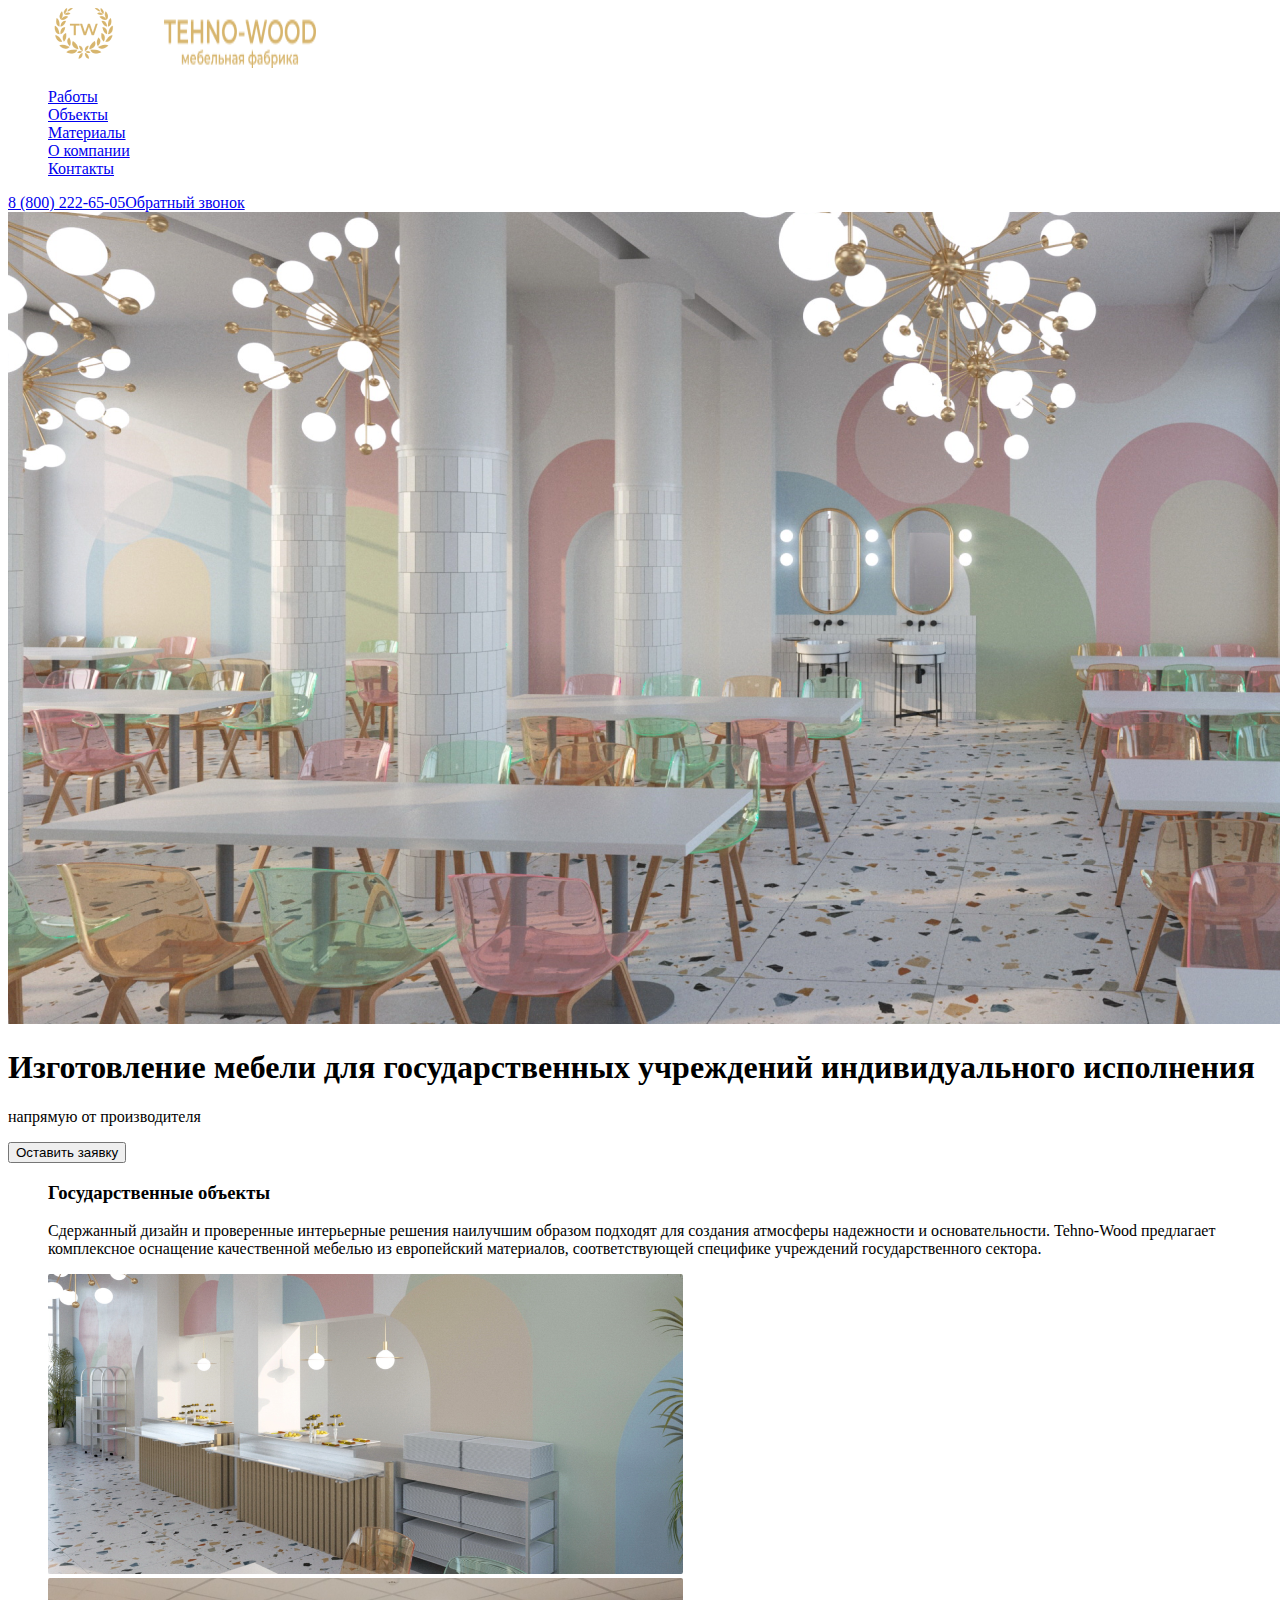
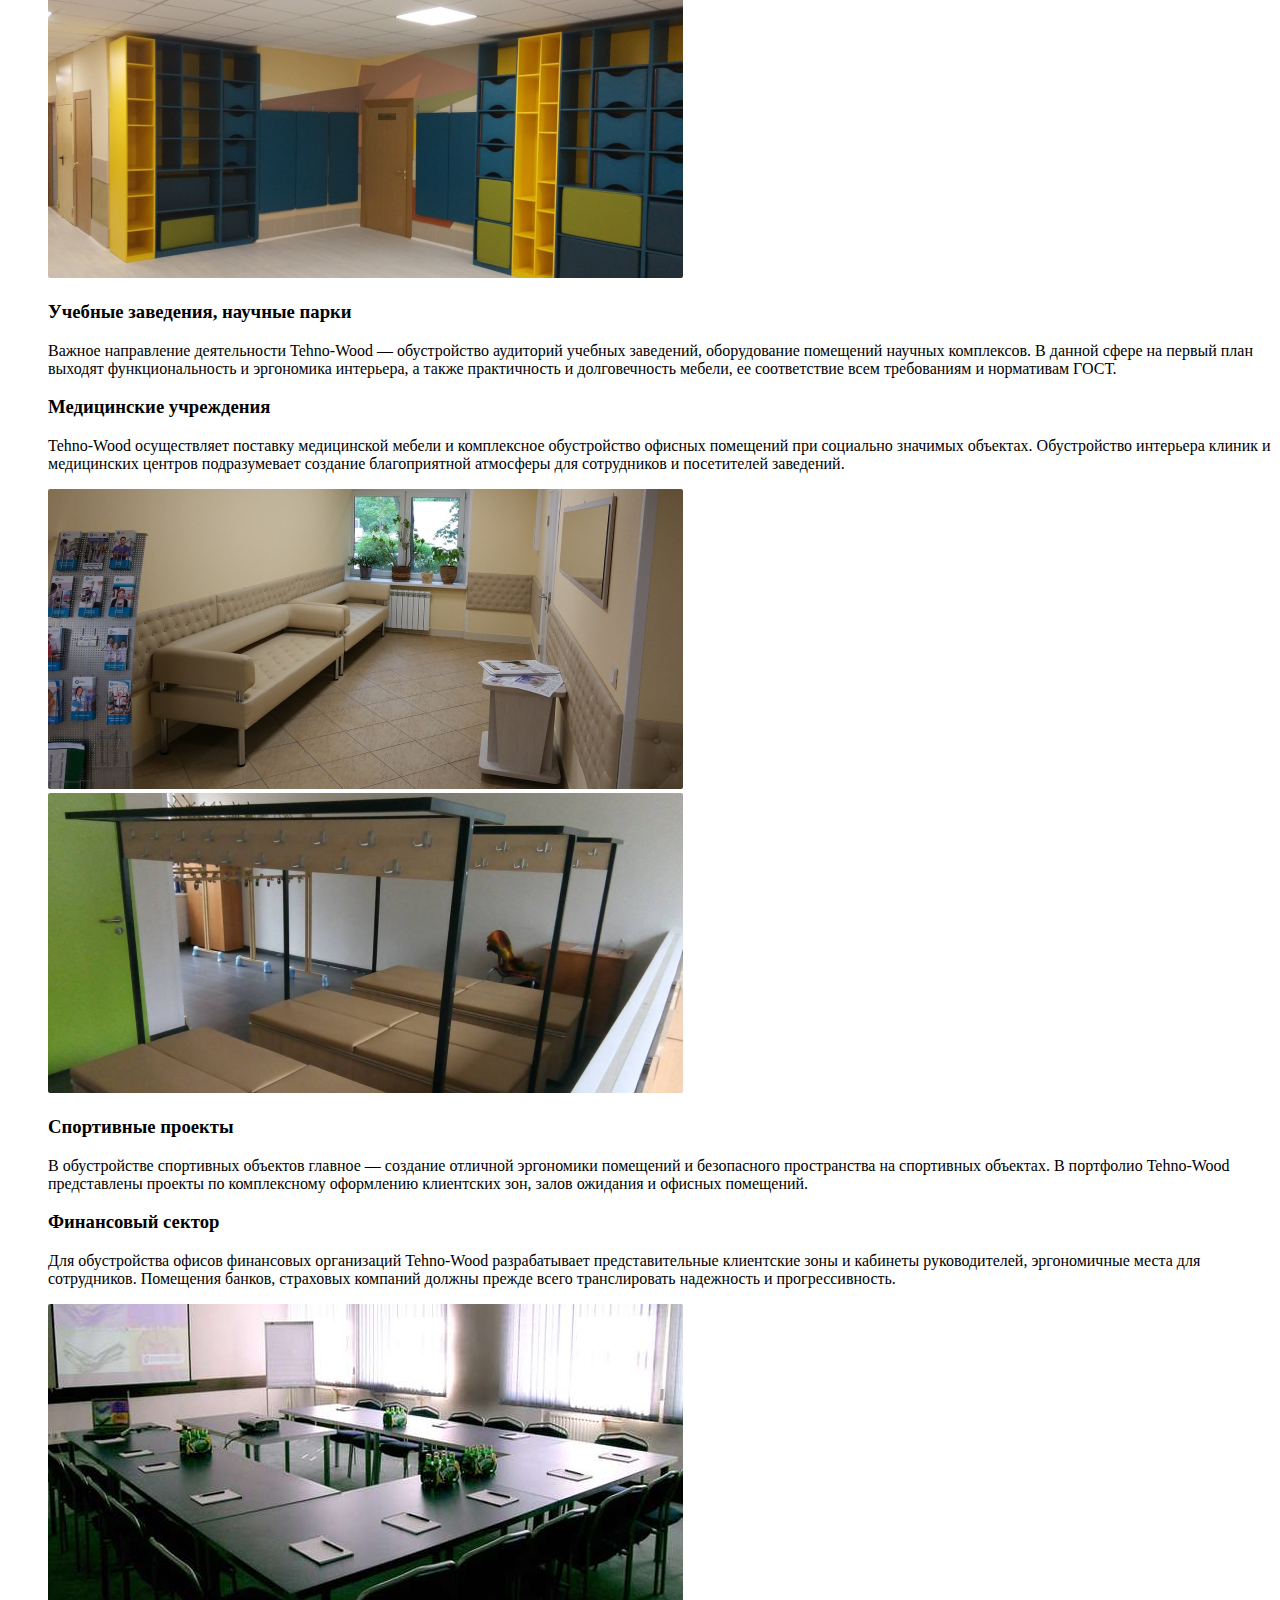
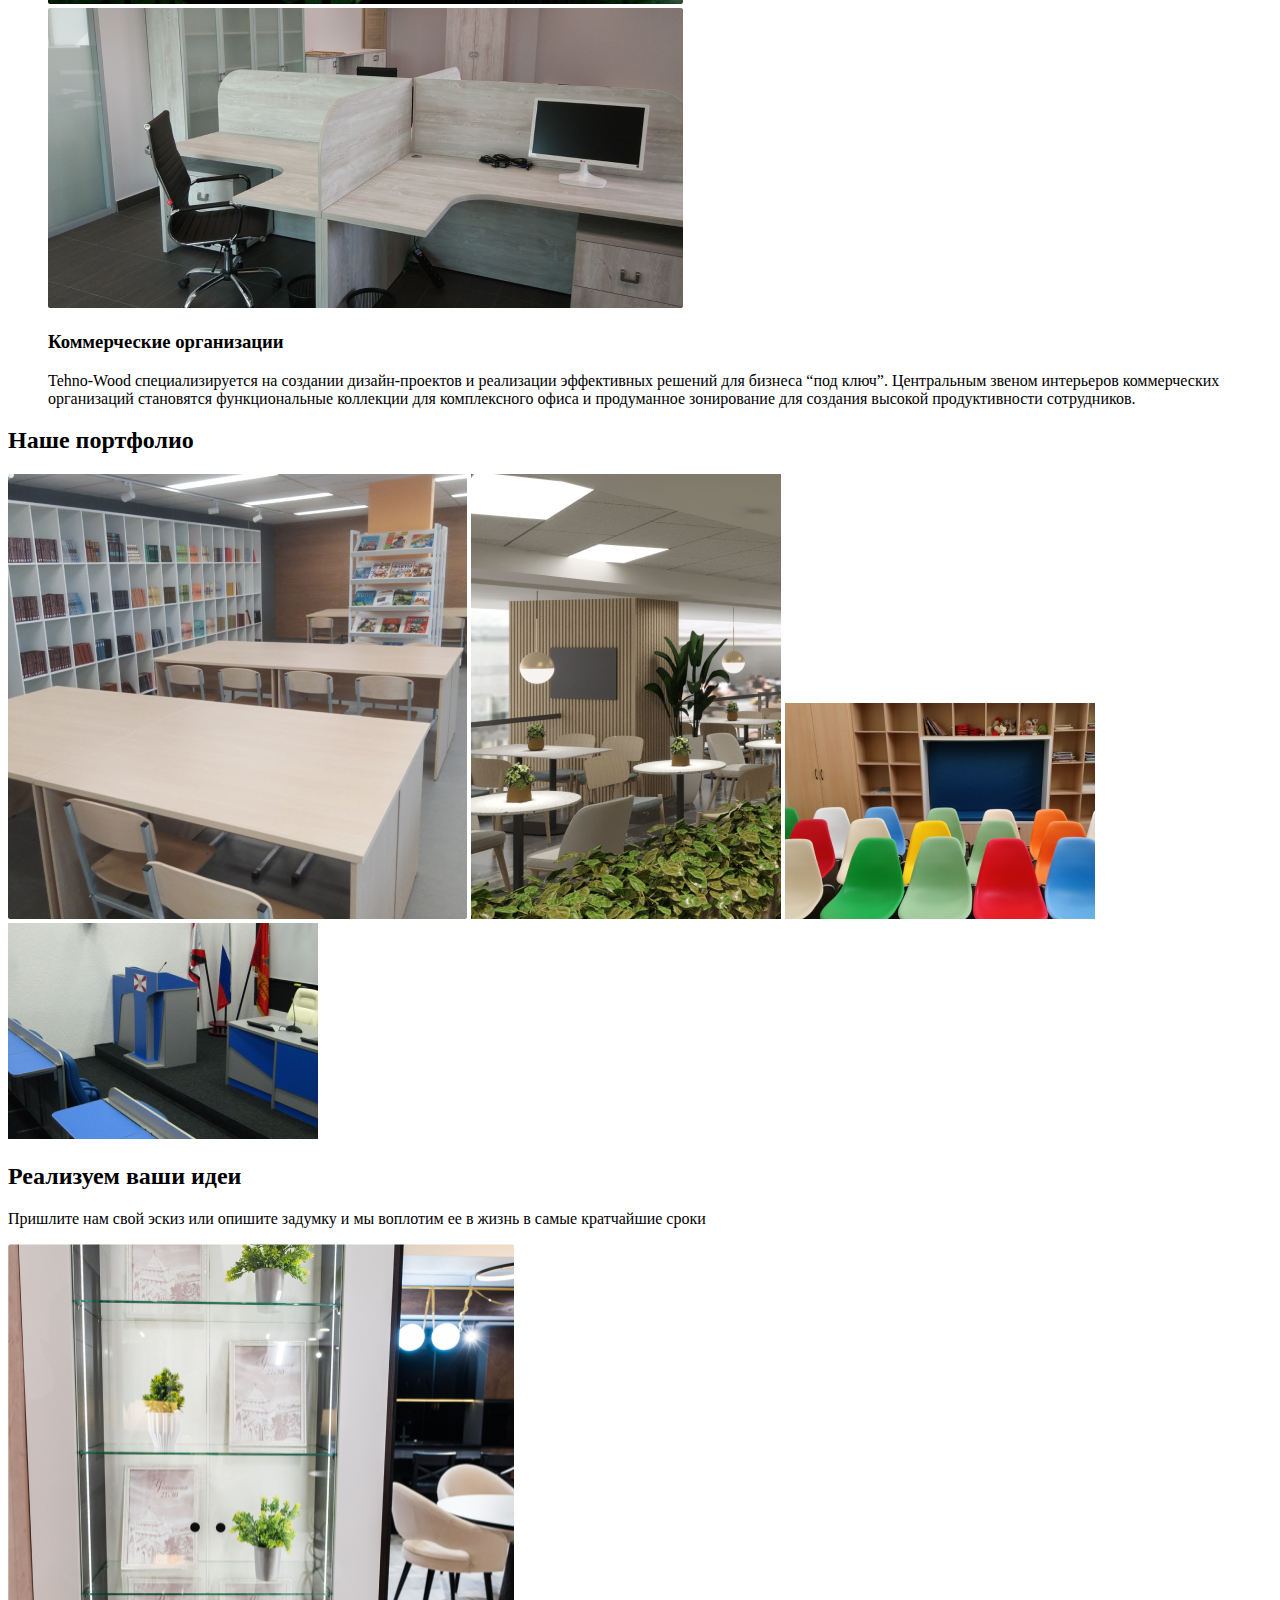
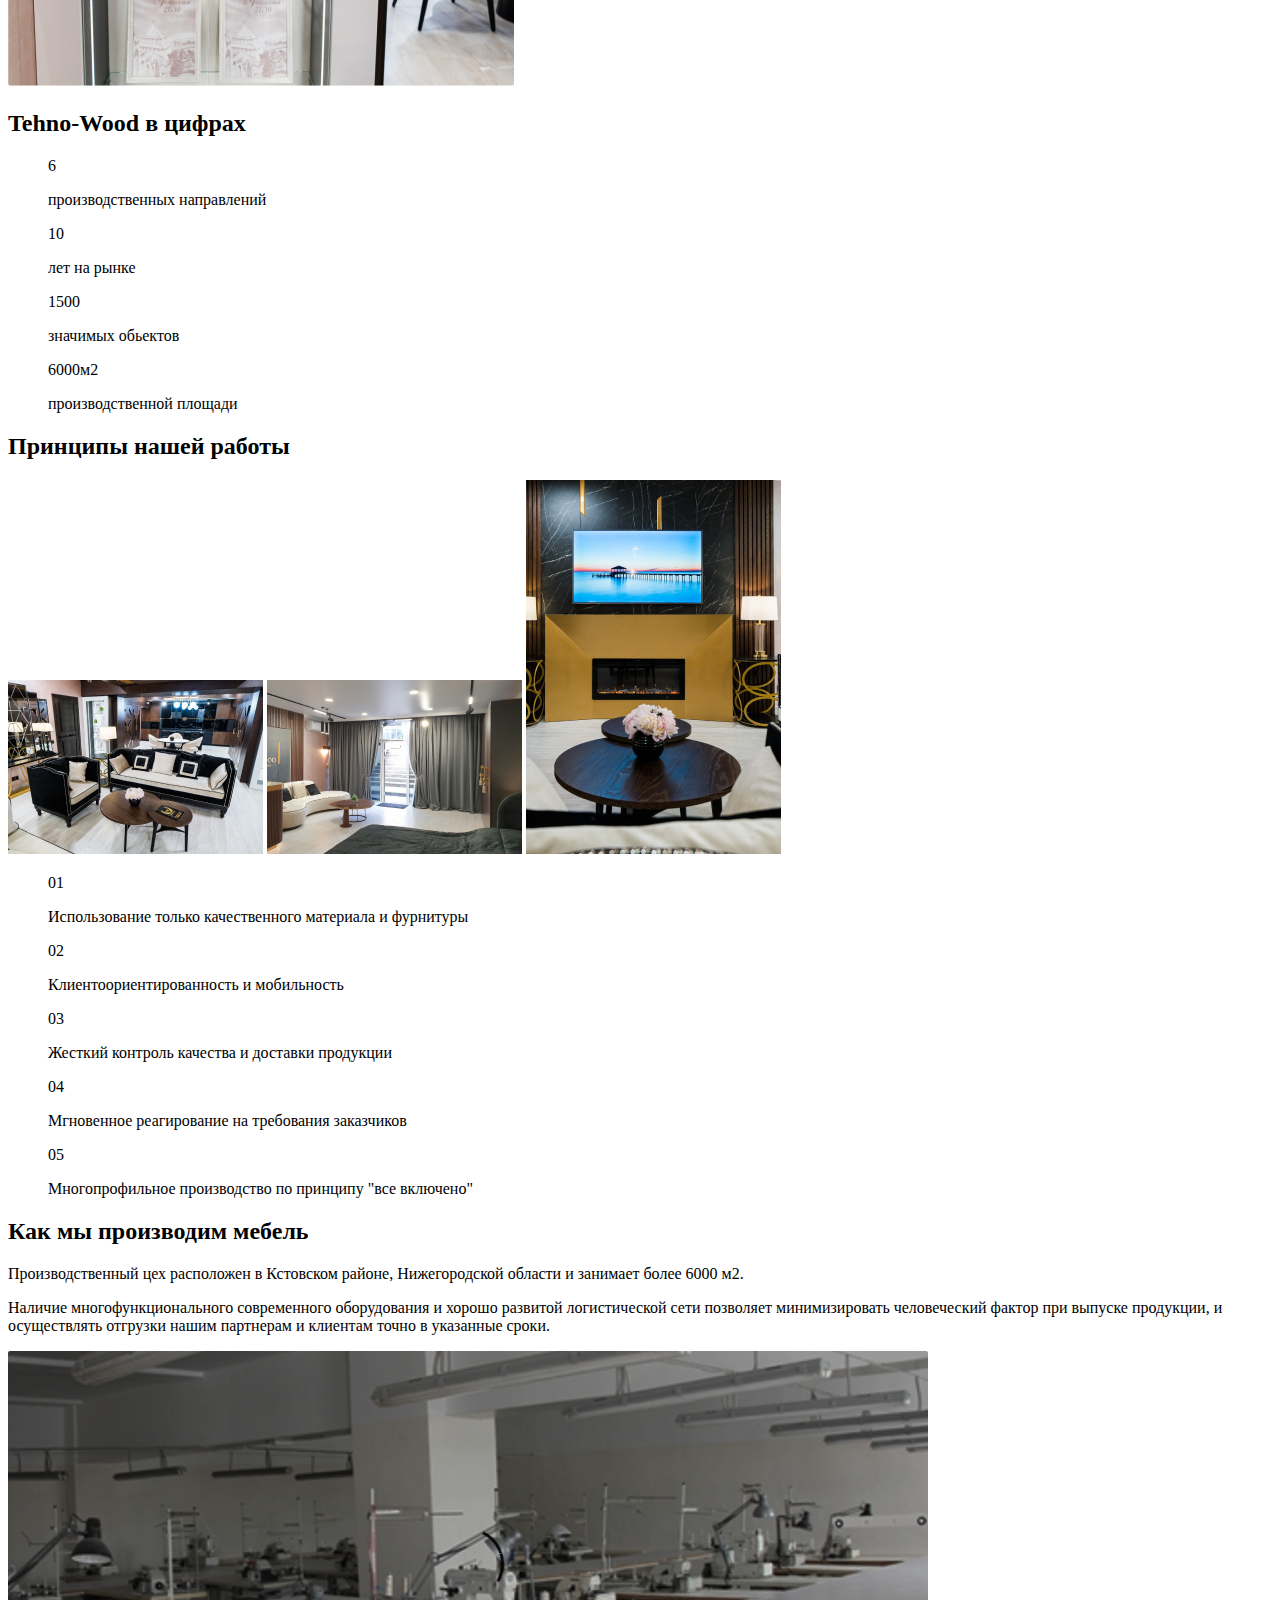
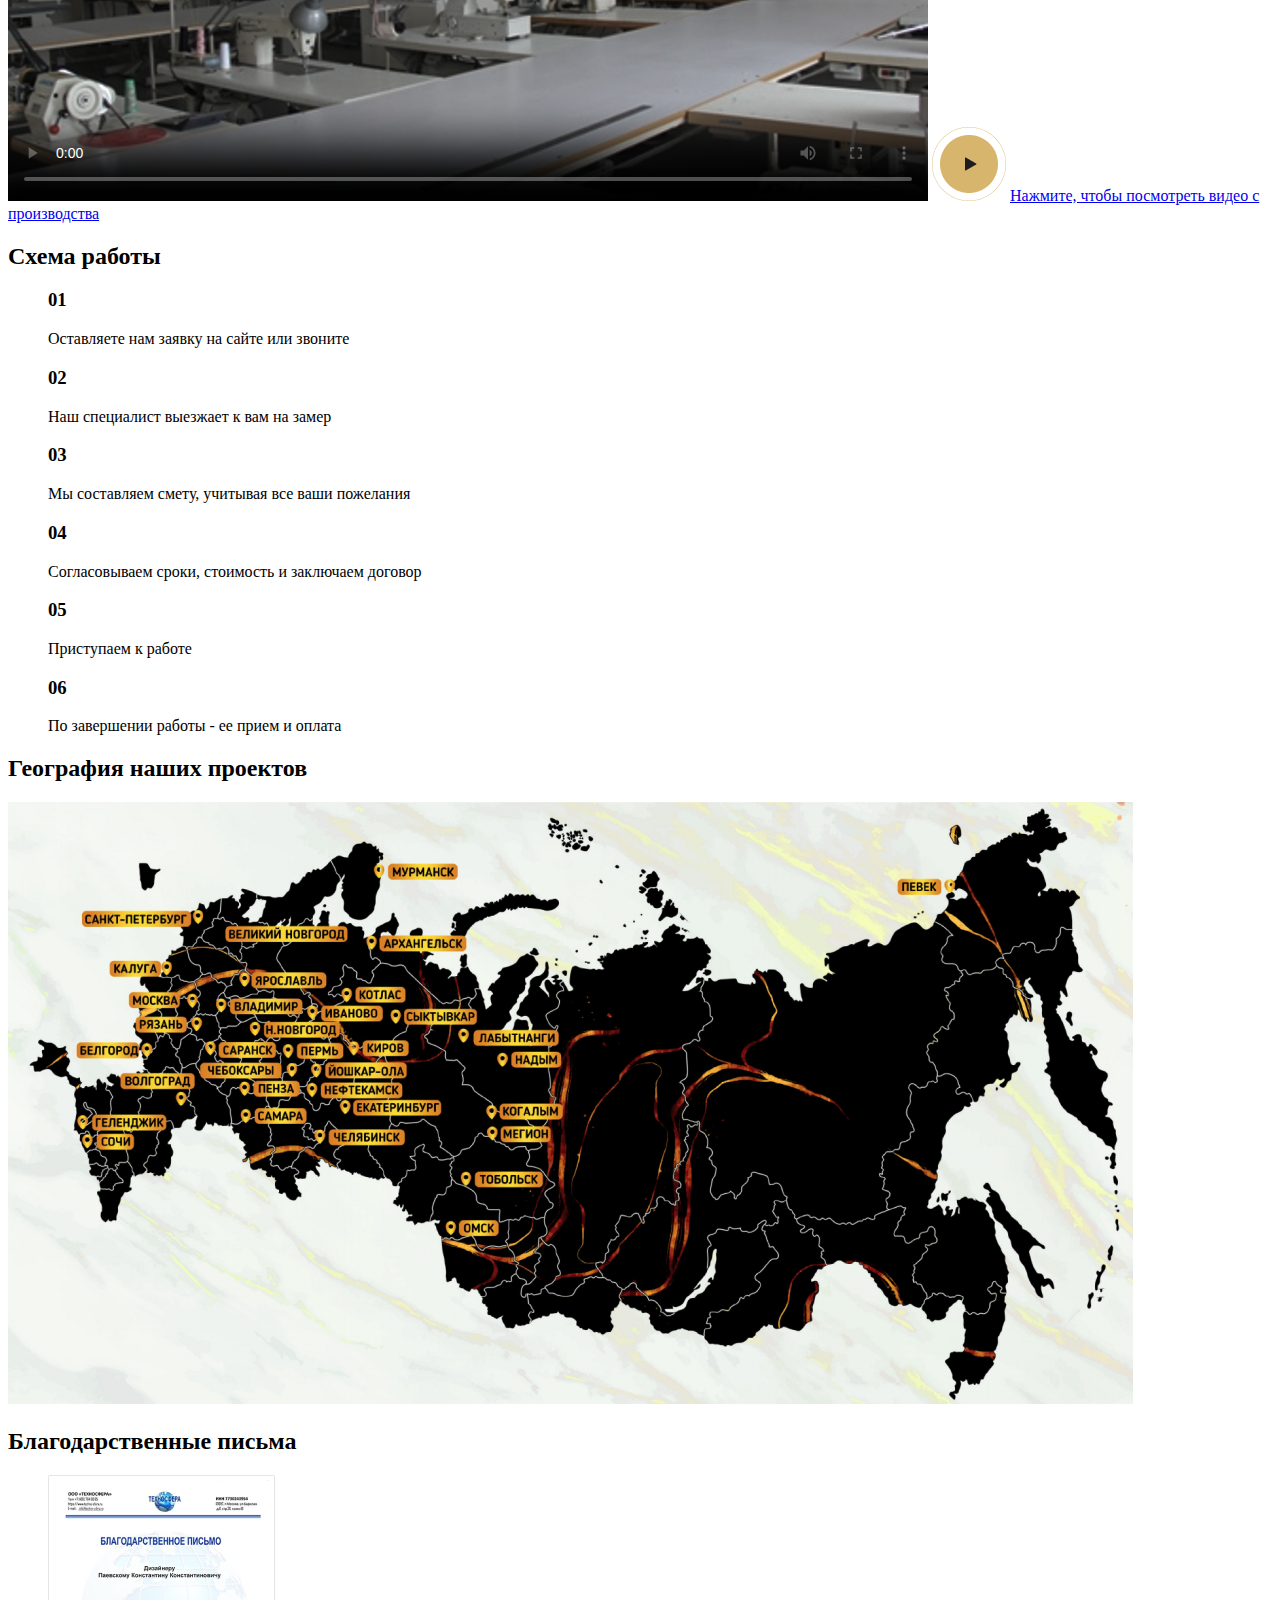
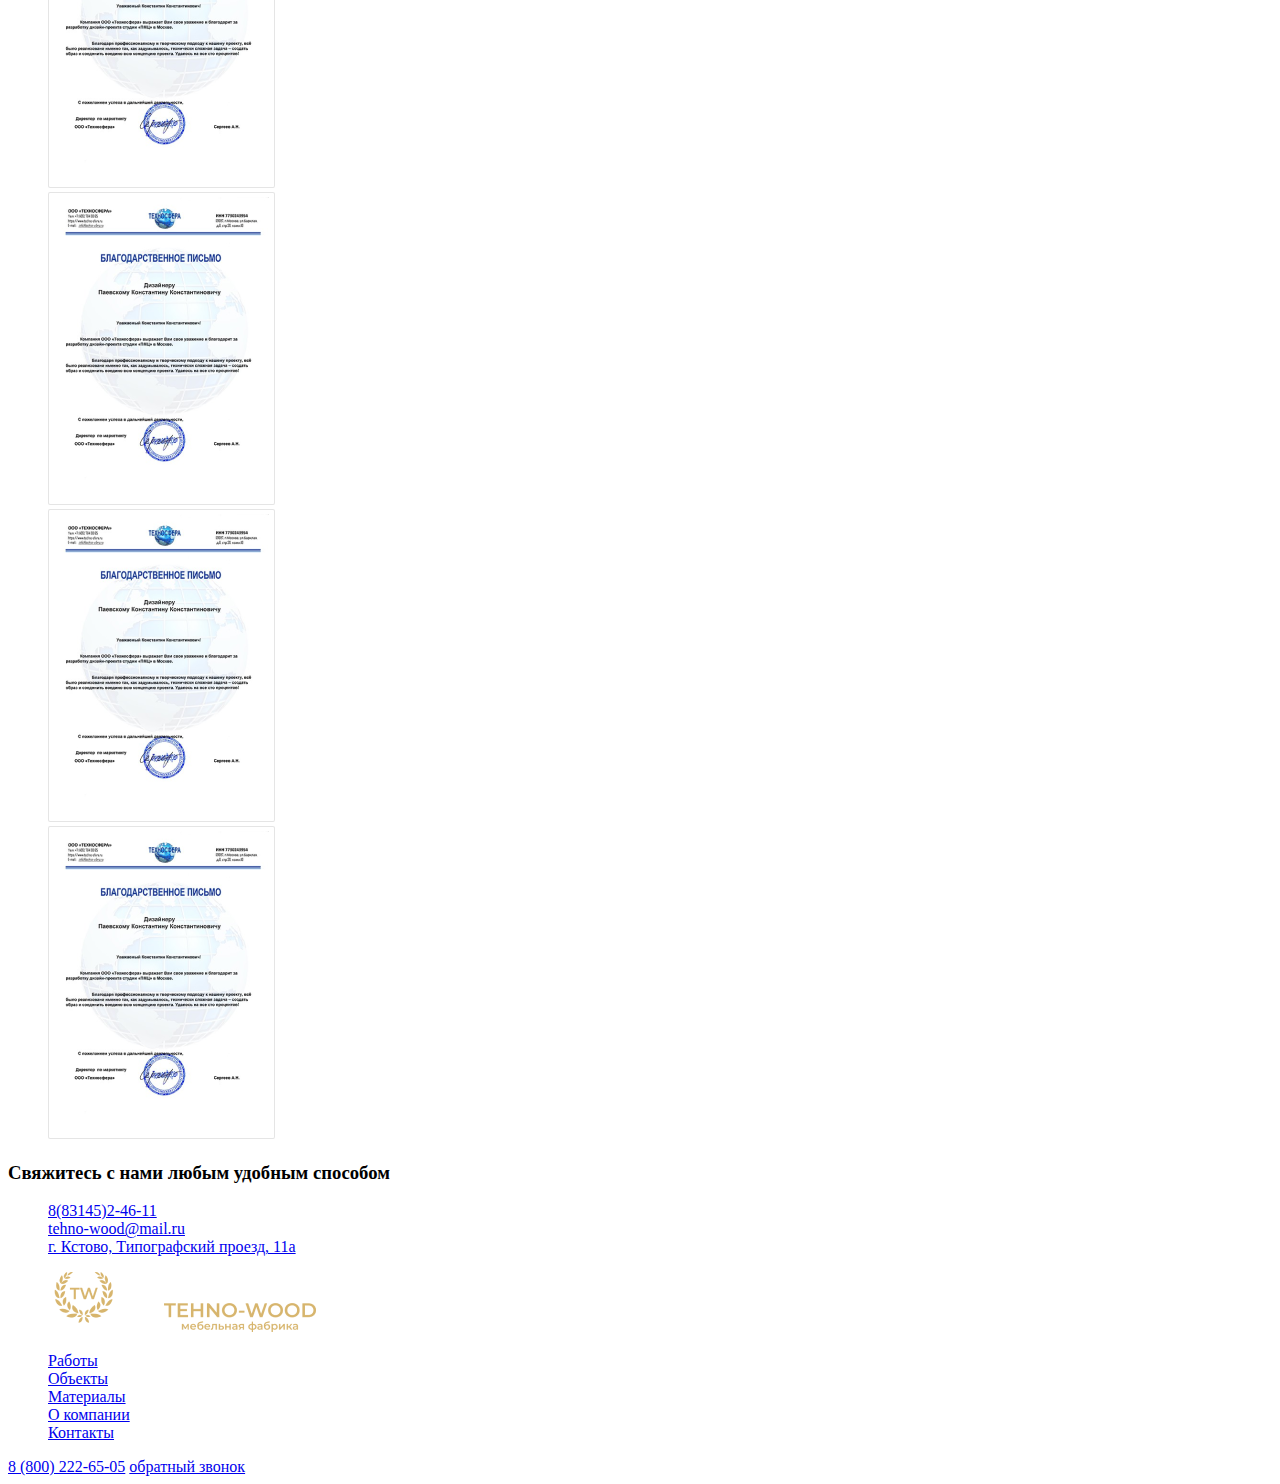
==== work-gos.html @ 7ea8410d "Add files via upload" ====
<!doctype html>
<html lang="ru">
<head>
<meta charset="utf-8">
<meta http-equiv="X-UA-Compatible" content="IE=edge">
   <meta name="viewport" content="width=device-width, initial-scale=1.0">
   <link rel="stylesheet" href="css/style.css">
	<link rel="preconnect" href="https://fonts.googleapis.com">
	<link rel="preconnect" href="https://fonts.gstatic.com" crossorigin>
	<link href="https://fonts.googleapis.com/css2?family=Bebas+Neue&display=swap" rel="stylesheet">
<title>Tehno-wood</title>
</head>

<body>
	<header>
		<img src="img/1 (1).png" width="152" height="60" alt="Logo">
		<img src="img/1 (2).png" width="152" height="60" alt="Logo">
		<nav>

			  <ul>
				   <li><a href="./work.html">Работы</a></li>
				   <li><a href="#">Объекты</a></li>
				   <li><a href="#">Материалы</a></li>
				   <li><a href="./index.html">О компании</a></li>
				   <li><a href="#">Контакты</a></li>
			   </ul>
		</nav>
		<a href="tel:88002226505"><span>8 (800) 222-65-05</span><span>Обратный звонок</span></a>		
    </header>
	
	<main>
		<sector>
			<img src="img/5.png" width="1920" height="812" alt="Picter">
			<h1>Изготовление мебели для <span>государственных учреждений</span> индивидуального исполнения</h1>
			<p>напрямую от производителя</p>
			<button type="button">Оставить заявку</button>
		</sector>
		<sector>
			<ul>
				<li>
					<h3>Государственные объекты</h3>
					<p>Сдержанный дизайн и проверенные интерьерные решения наилучшим образом подходят 
						для создания атмосферы надежности и основательности. 

						Tehno-Wood предлагает комплексное оснащение качественной мебелью из европейский 
						материалов, соответствующей специфике учреждений государственного сектора. </p>
					<img src="img/6.png" width="635" height="300" alt="Picter">
				</li>
				<li>
					<img src="img/7.png" width="635" height="300" alt="Picter">
					<h3>Учебные заведения, научные парки</h3>
					<p>Важное направление деятельности Tehno-Wood — обустройство аудиторий 
						учебных заведений, оборудование помещений научных комплексов. 

						В данной сфере на первый план выходят функциональность и эргономика интерьера, 
						а также практичность и долговечность мебели, ее соответствие всем требованиям и нормативам ГОСТ.</p>
				</li>
				<li>
					<h3>Медицинские учреждения</h3>
					<p>Tehno-Wood осуществляет поставку  медицинской мебели и комплексное 
						обустройство офисных помещений при социально значимых объектах. 

						Обустройство интерьера клиник и медицинских центров подразумевает создание 
						благоприятной атмосферы для сотрудников и посетителей заведений.</p>
					<img src="img/8.png" width="635" height="300" alt="Picter">
				</li>
				<li>
					<img src="img/9.png" width="635" height="300" alt="Picter">
					<h3>Спортивные проекты</h3>
					<p>В обустройстве спортивных объектов главное — создание отличной эргономики 
						помещений и безопасного пространства на спортивных объектах. 

						В портфолио Tehno-Wood представлены проекты по комплексному 
						оформлению  клиентских зон, залов ожидания и офисных помещений.</p>
				</li>
				<li>
					<h3>Финансовый сектор</h3>
					<p>Для обустройства офисов финансовых организаций Tehno-Wood разрабатывает 
						представительные клиентские зоны и кабинеты руководителей, эргономичные места для сотрудников. 

						Помещения банков, страховых компаний должны прежде 
						всего транслировать надежность и прогрессивность. </p>
					<img src="img/7-1.png" width="635" height="300" alt="Picter">
				</li>
				<li>
					<img src="img/8-1.png" width="635" height="300" alt="Picter">
					<h3>Коммерческие организации</h3>
					<p>Tehno-Wood специализируется на создании дизайн-проектов и 
						реализации эффективных решений для бизнеса “под ключ”. 

						Центральным звеном интерьеров коммерческих организаций становятся 
						функциональные коллекции для комплексного офиса и продуманное 
						зонирование для создания высокой продуктивности сотрудников. </p>
				</li>
			</ul>
		</sector>
		<sector>
			<h2>Наше портфолио</h2>
			<img src="img/1-1-2.png" width="459" height="445" alt="Picter">
			<img src="img/00016 1.png" width="310" height="445" alt="Picter">
			<img src="img/media-share-0-02-04-18b3077df1e84b70b71846b53d4a5b34a08b8183c53d237d360251379028014f-4e7a5636-41b2-4 1.png" width="310" height="216" alt="Picter">
			<img src="img/IMG_1880 1.png" width="310" height="216" alt="Picter">
		</sector>
		<sector>
			<h2>Реализуем ваши идеи</h2>
			<p>Пришлите нам свой эскиз или опишите
			задумку и мы воплотим ее в жизнь 
			в самые кратчайшие сроки</p>
			<img src="img/foto-10.png" width="505.77" height="442.12" alt="Picter">
		</sector>
		<sector>
			<h2>Tehno-Wood в цифрах</h2>
			<ul>
				<li>
					<p>6</p>
					<p>производственных направлений</p></li>
				<li>
					<p>10</p>
					<p>лет на рынке</p></li>
				<li>
					<p>1500</p>
					<p>значимых обьектов</p></li>
				<li>
					<p>6000м2</p>
					<p>производственной площади</p></li>
			</ul>
		</sector>
		<sector>
			<h2>Принципы нашей работы</h2>
			<img src="img/DSC09733 1.png" width="255" height="174" alt="Picter">
			<img src="img/20210609_121402 1.png" width="255" height="174" alt="Picter">
			<img src="img/DSC09769 1.png" width="255" height="374" alt="Picter">
			<ul>
				<li><p>01</p><p>Использование только качественного материала и фурнитуры</p></li>
				<li><p>02</p><p>Клиентоориентированность и мобильность</p></li>
				<li><p>03</p><p>Жесткий контроль качества и доставки продукции</p></li>
				<li><p>04</p><p>Мгновенное реагирование на требования заказчиков</p></li>
				<li><p>05</p><p>Многопрофильное производство по принципу "все включено"</p></li>
			</ul>
		</sector>
		<sector>
			<h2>Как мы производим мебель</h2>
			<p>Производственный цех расположен в Кстовском районе, Нижегородской области и занимает более 6000 м2.</p>
			

			<p>Наличие многофункционального современного оборудования и хорошо развитой 
			логистической сети позволяет минимизировать человеческий фактор при выпуске 
			продукции, и осуществлять отгрузки нашим партнерам и клиентам точно в 
			указанные сроки.</p>
			<video
					src="#"
					poster="./img/poster.png"
					width="920"
					height="450"
					controls
				    autoplay
					loop
					preload="auto"
				></video>
			<a href="#"><img src="img/кнопка.png" width="74" height="74" alt="Picter"></a>
			<a href="#">Нажмите, чтобы посмотреть видео с производства</a>
		</sector>
		<sector>
			<h2>Схема работы</h2>
			<ul>
				<li>				
					<h3>01</h3>
					<p>Оставляете нам заявку на сайте или звоните</p>
				</li>
				<li>					
					<h3>02</h3>
					<p>Наш специалист выезжает к вам на замер</p>
				</li>
				<li>					
					<h3>03</h3>
					<p>Мы составляем смету, учитывая все ваши пожелания</p>
				</li>
				<li>					
					<h3>04</h3>
					<p>Согласовываем сроки, стоимость и заключаем договор</p>
				</li>
				<li>					
					<h3>05</h3>
					<p>Приступаем к работе</p>
				</li>
				<li>					
					<h3>06</h3>
					<p>По завершении работы - ее прием и оплата</p>
				</li>
			</ul>
		</sector>
		<!--		<sector>
			<h2>С нами работают</h2>
			<ul>
				<li><img src="img/Электросталь 1.png" width="130" height="104" alt="Logo"></li>
				<li><img src="img/Школа-186-300x300 1.png" width="106" height="105" alt="Logo"></li>
				<li><img src="img/Центр-подготовки-космонавтов-г 1.png" width="107" height="104" alt="Logo"></li>
				<li><img src="img/Центр-занятости-молодёжи-300x93 1.png" width="170" height="53" alt="Logo"></li>
				<li><img src="img/Федеральная-служба-государственной-регистрации-кадастра-и-картографии 1.png" width="173" height="72" alt="Logo"></li>
			</ul>
			<ul>
				<li><img src="img/Центр-занятости-Моя-карьера-300x51 1.png" width="300" height="51" alt="Logo"></li>
				<li><img src="img/Федеральная-антимонопольная-служба-292x300 1.png" width="100" height="103" alt="Logo"></li>
				<li><img src="img/ФГУ-«Северный-клинический-центр-им.-Н.А 1.png" width="95" height="121" alt="Logo"></li>
				<li><img src="img/ФГБУ-«Национальный-медицинский-исследовательский-центр-трансплантологии-и-искусственных-органов-имени-академика-В 1.png" width="92" height="90" alt="Logo"></li>
			</ul>
		</sector>-->
		<sector>
			<h2>География наших проектов</h2>
			<img src="img/htmlimage 1.png" width="1125" height="602" alt="image">
		</sector>
		<sector>
			<h2>Благодарственные письма</h2>
			<ul>
				<li><img src="img/1-1.png" width="227" height="313" alt="Picter leter"></li>
				<li><img src="img/2-2.png" width="227" height="313" alt="Picter leter"></li>
				<li><img src="img/3-3.png" width="227" height="313" alt="Picter leter"></li>
				<li><img src="img/4-4.png" width="227" height="313" alt="Picter leter"></li>
			</ul>
		</sector>
		<sector>
			<h3>Свяжитесь с нами любым удобным способом</h3>
		<ul>
			<li><a href="tel:88314524611">8(83145)2-46-11</a></li>
			<li><a href="mail:tehno-wood@mail.ru">tehno-wood@mail.ru</a></li>
			<li><a href="#">г. Кстово, Типографский проезд, 11а</a></li>
		</ul>
		</sector>
<!--
	<sector>
		<img src="img/карта.png" width="975" height="450" alt="map">
	</sector>
-->	
	</main>
	
	<footer>
		<img src="img/1 (1).png" width="152" height="60" alt="Logo">
		<img src="img/1 (2).png" width="152" height="36" alt="Logo">
		<ul>
			<li><a href="./work.html">Работы</a></li>
			<li><a href="#">Объекты</a></li>
			<li><a href="#">Материалы</a></li>
			<li><a href="./index.html">О компании</a></li>
			<li><a href="#">Контакты</a></li>
		</ul>
			<a href="tel:88002226505">8 (800) 222-65-05</a>
			<a href="tel:88002226505">обратный звонок</a>
	</footer>
</body>
</html>
---- css/style.css ----
@charset "utf-8";
/* CSS Document */

:root {
	--text-color: #1D1D1D;
	--text-color-title: #FFFFFF;
	--background-color: #1D1D1D;
	--background-color-two: #F4F3F4;
}

.body {
	font-family: 'Bebos Neue';
	color: var(--text-color);
	
}

ul {
	list-style-type: none;
}

.title {
	color: var(--text-color-title);
}

.work {
	
}
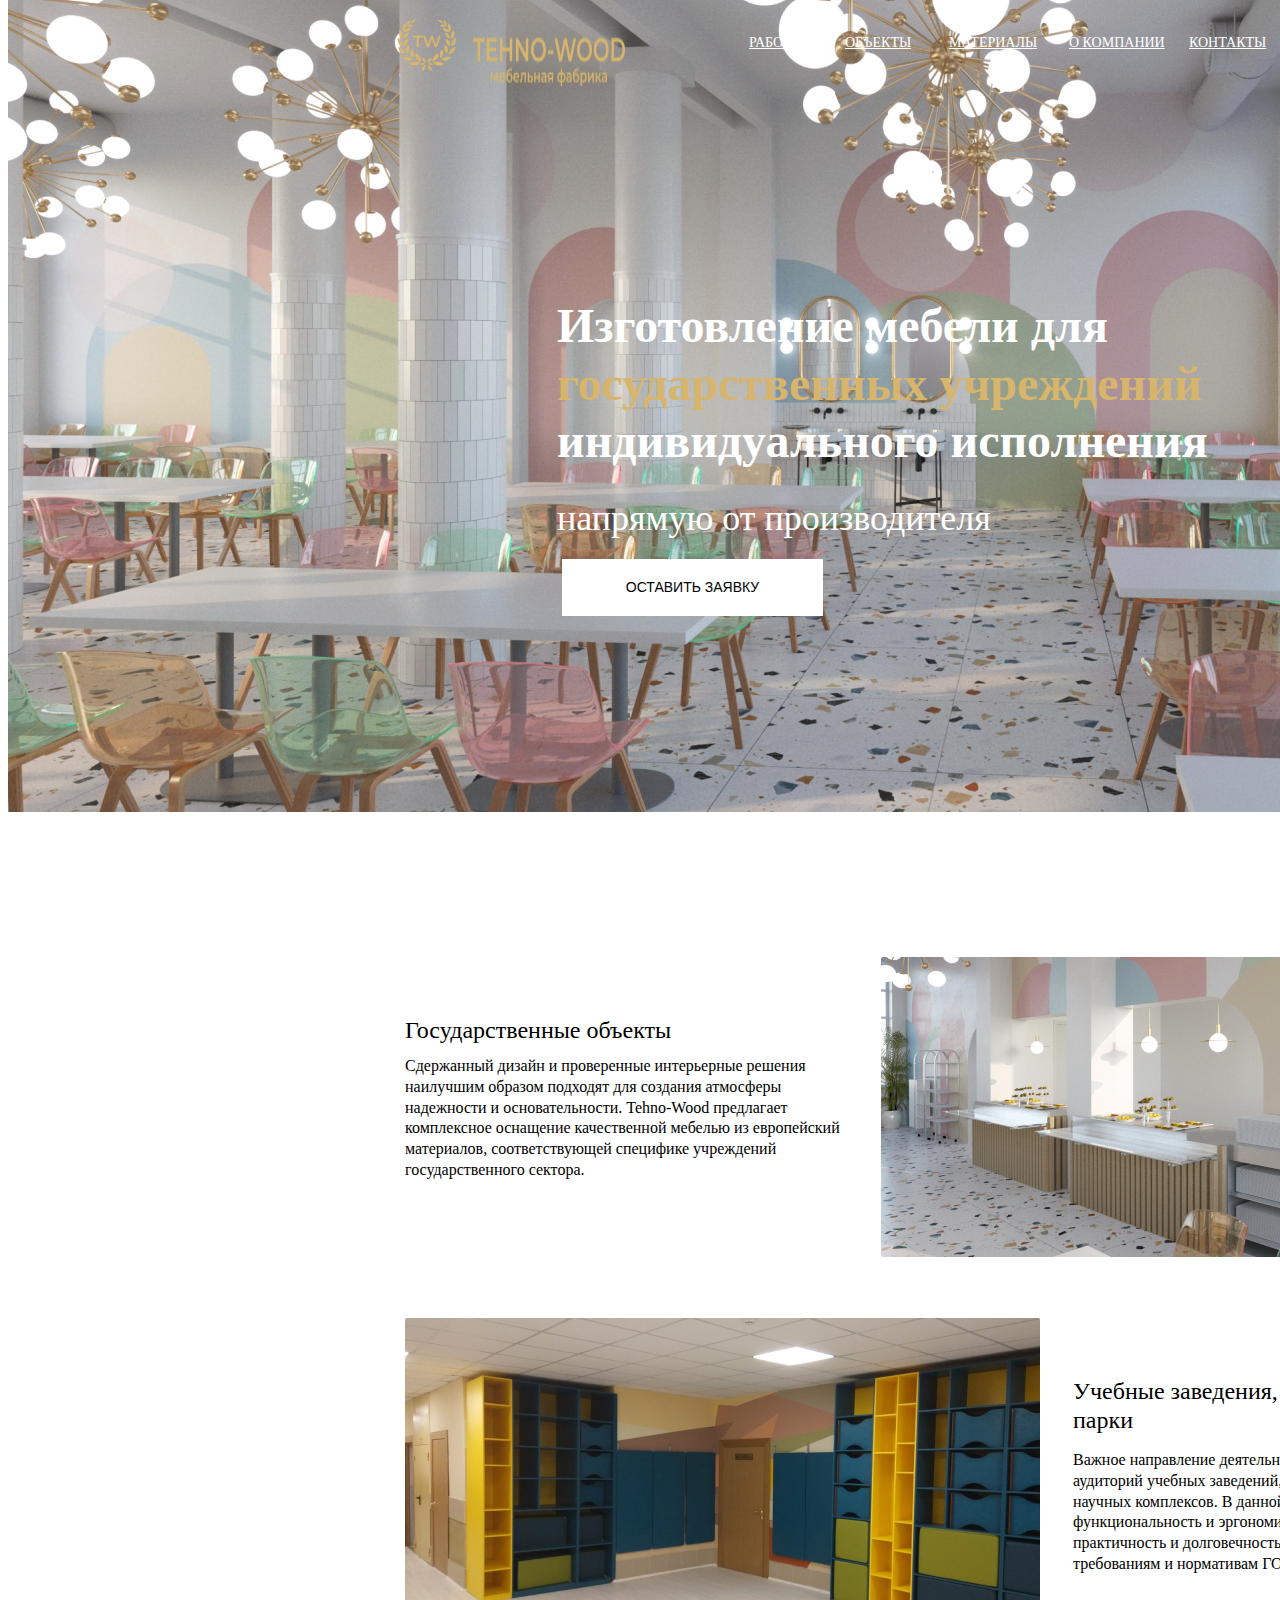
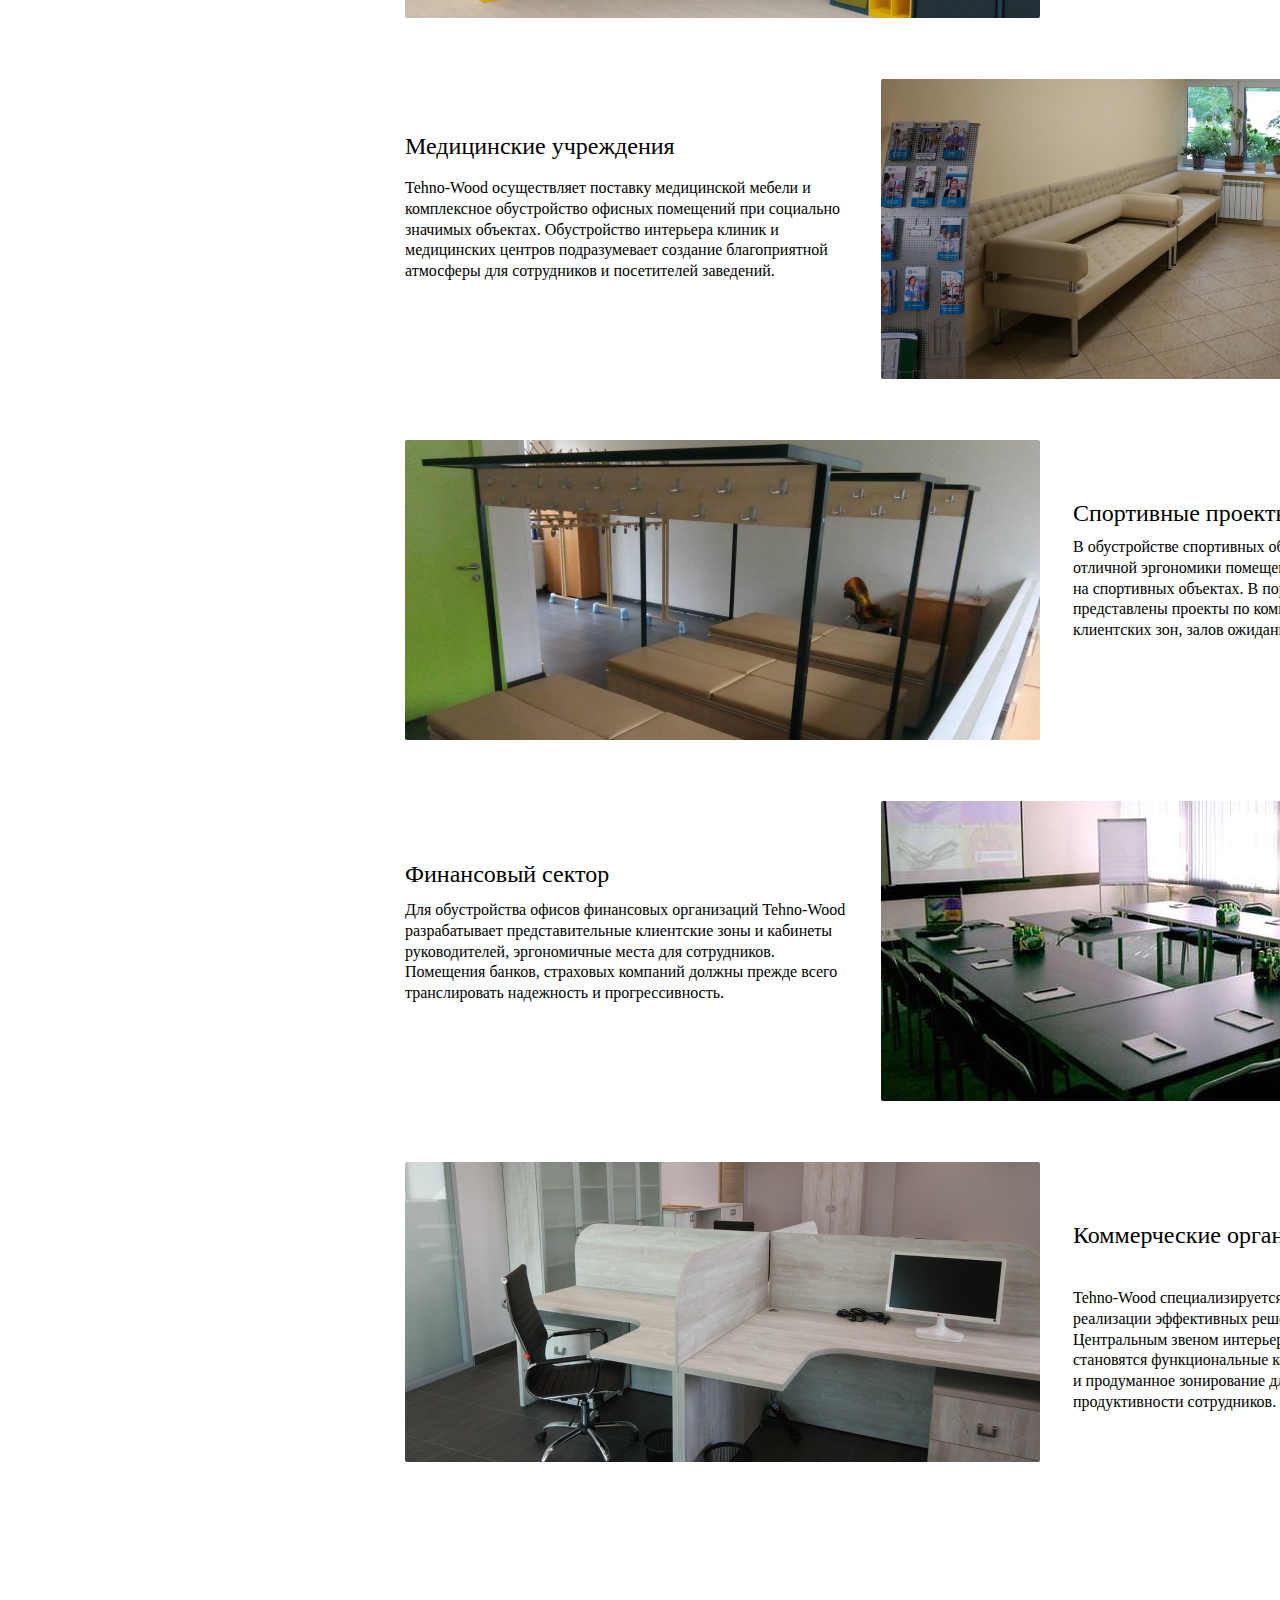
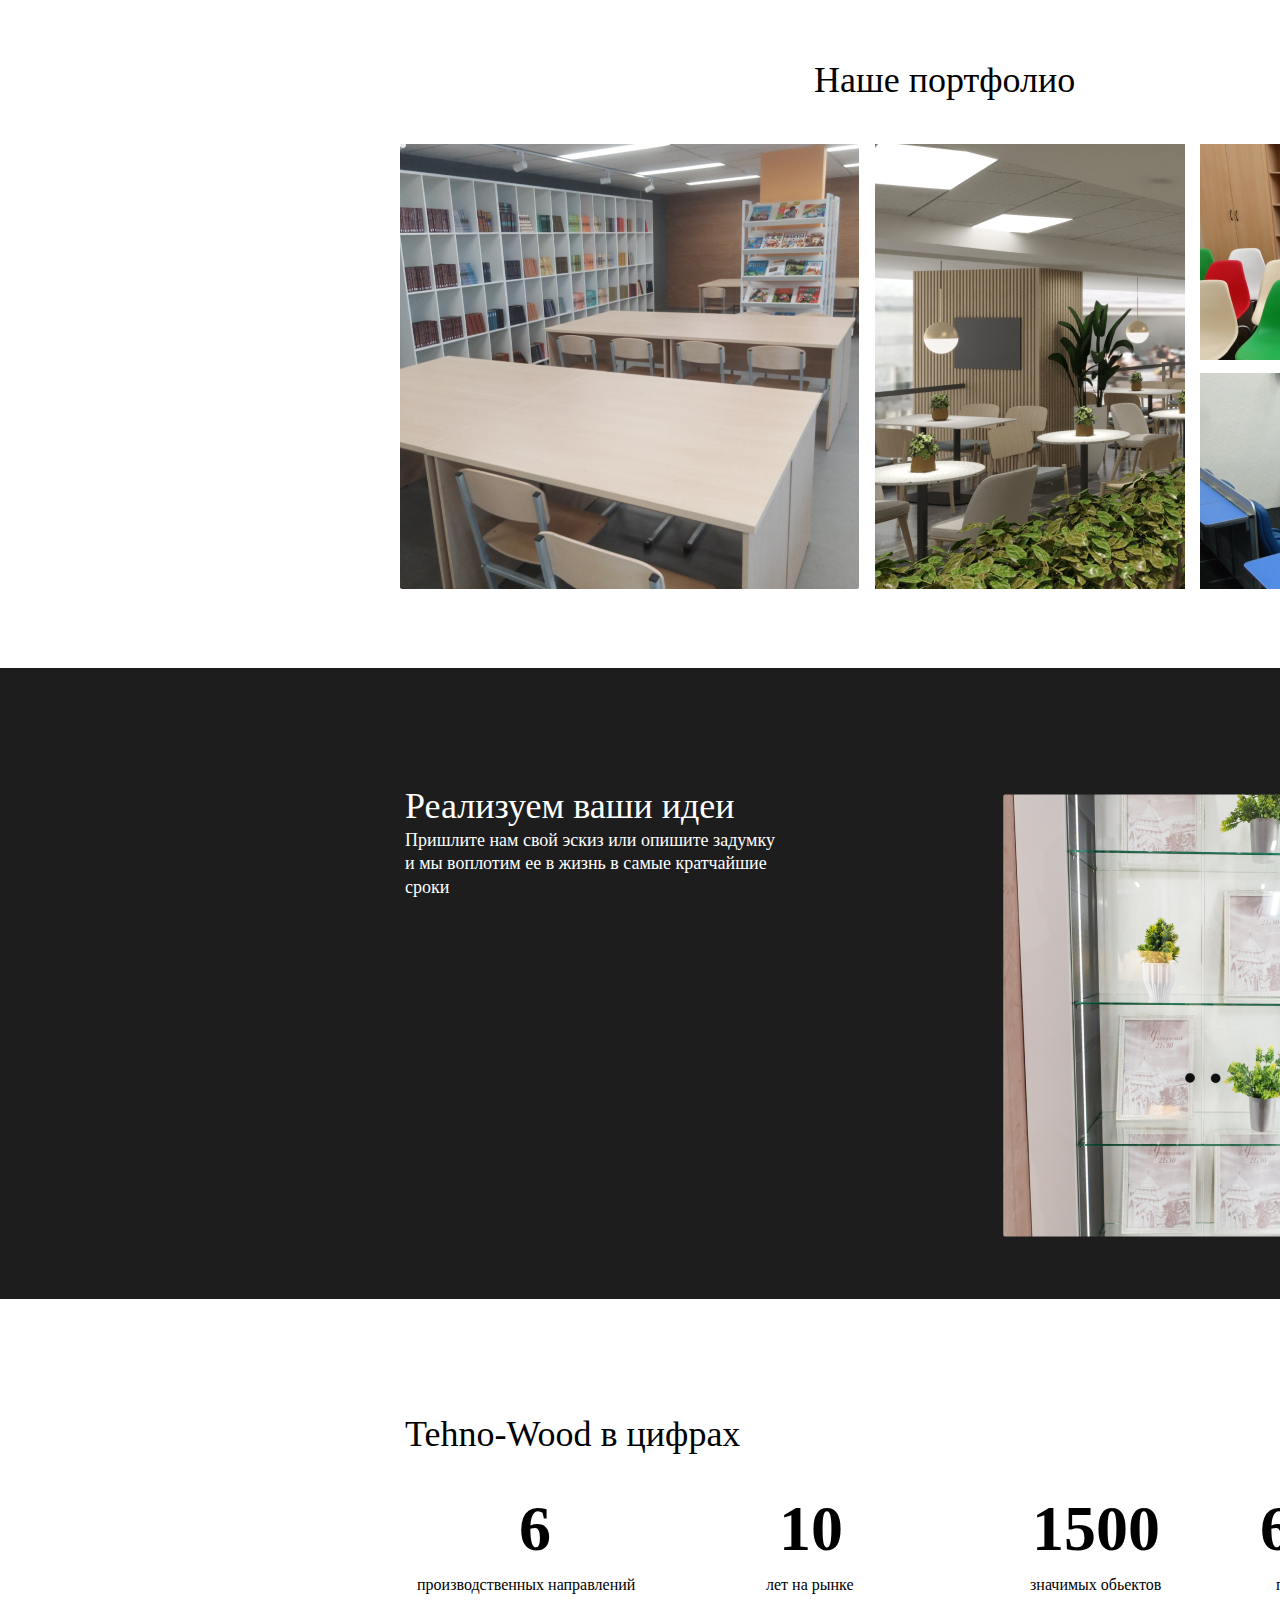
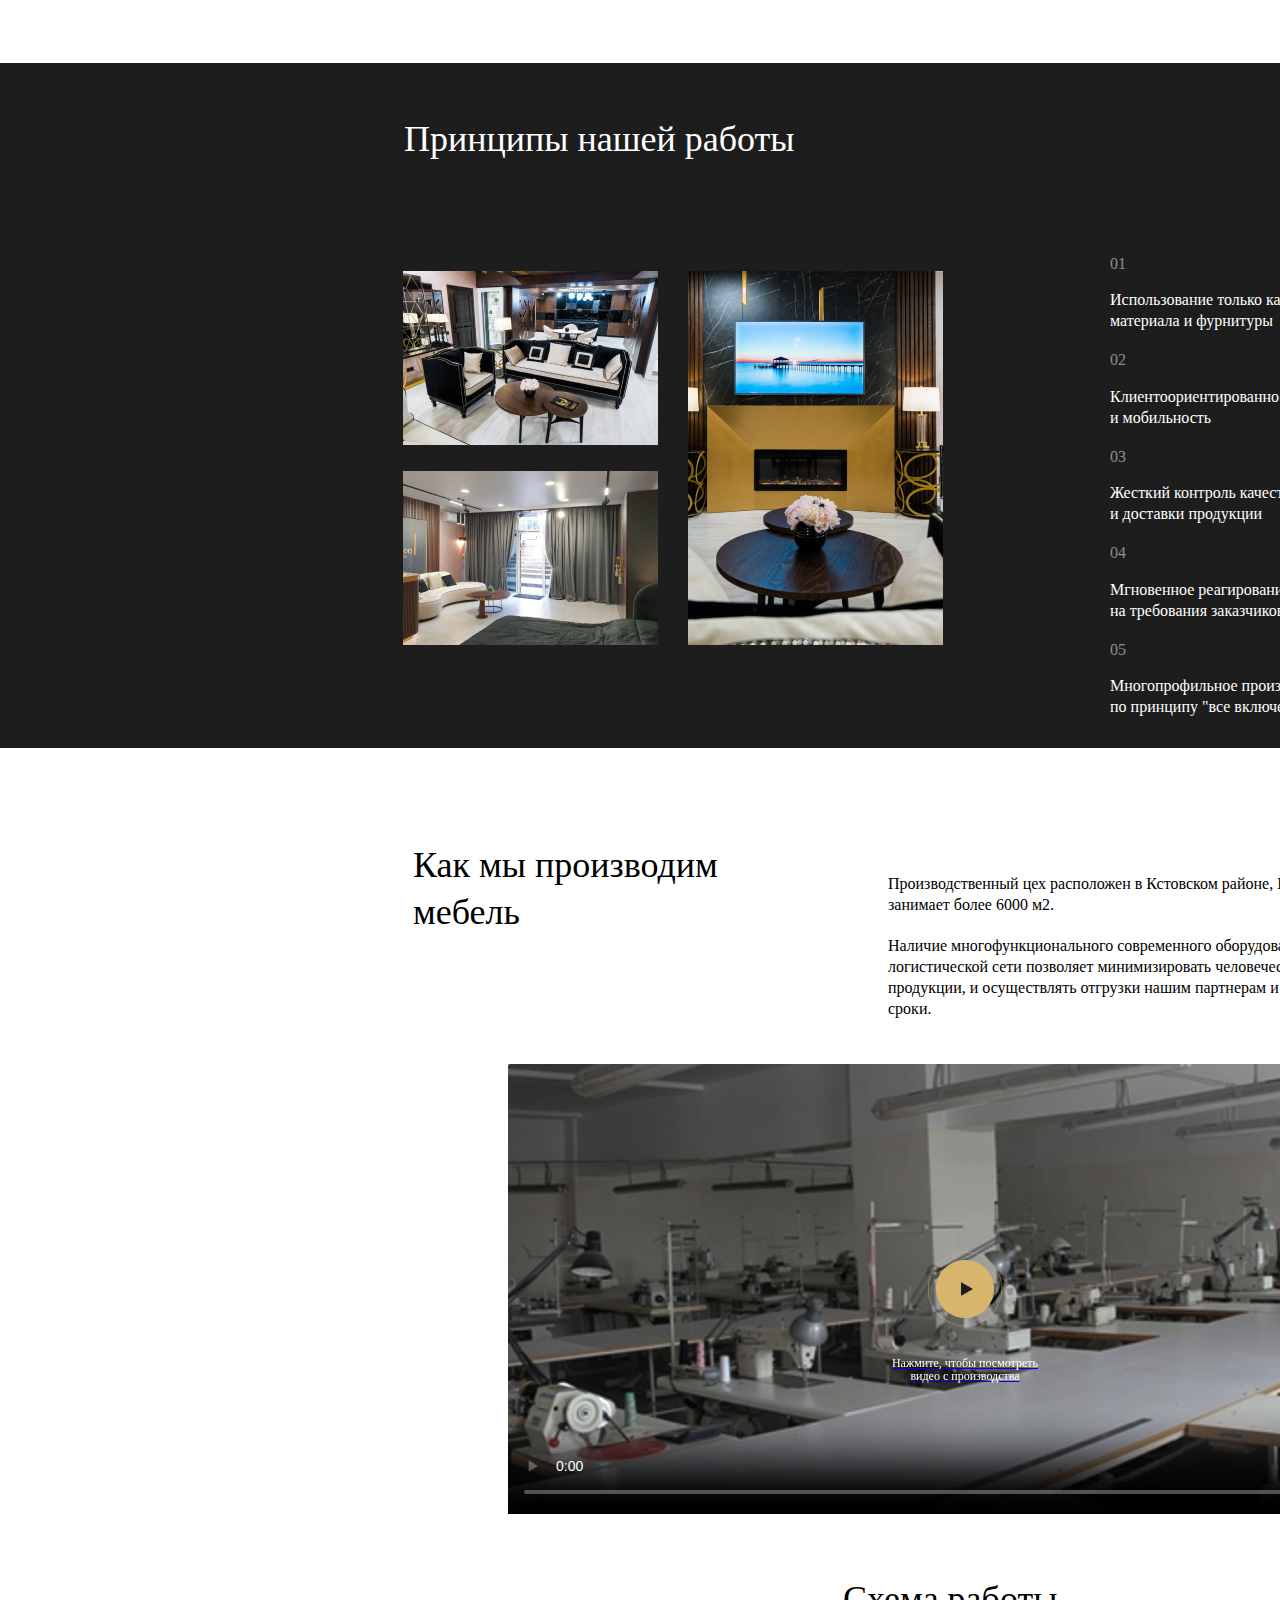
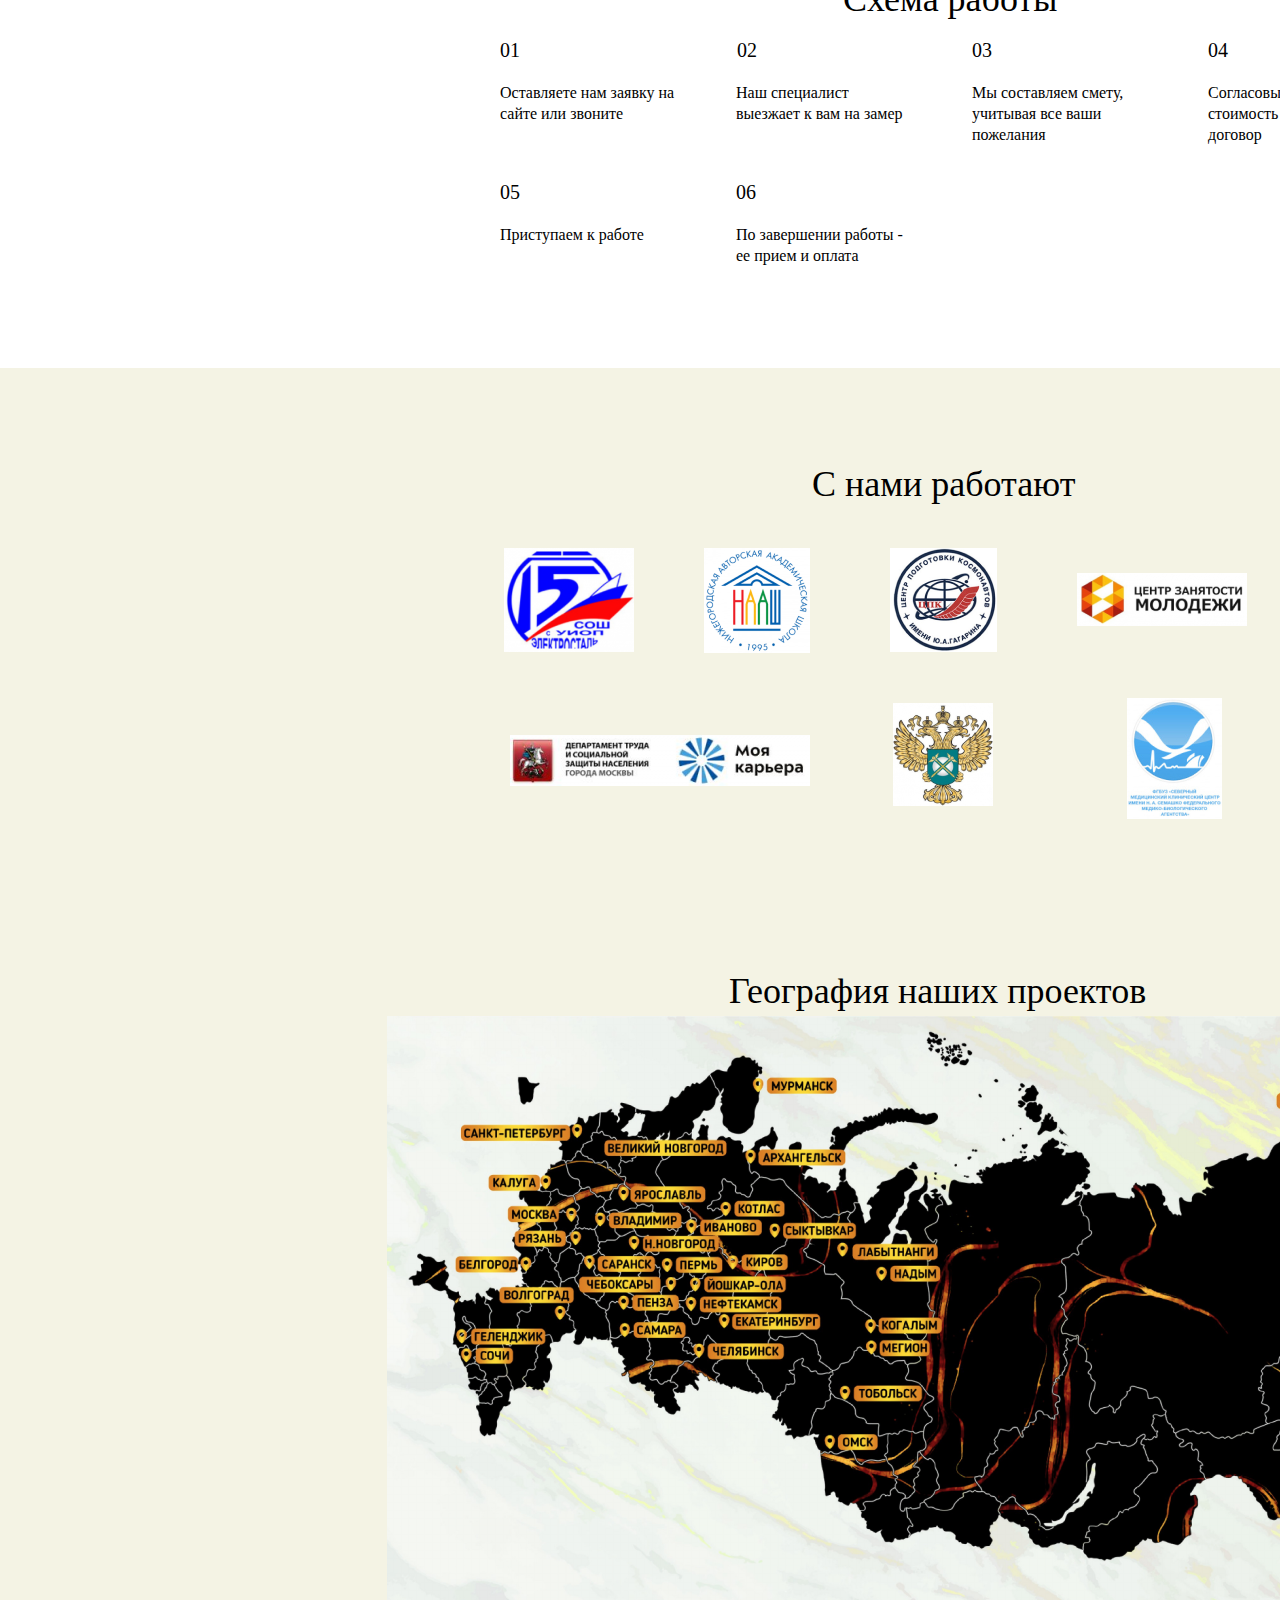
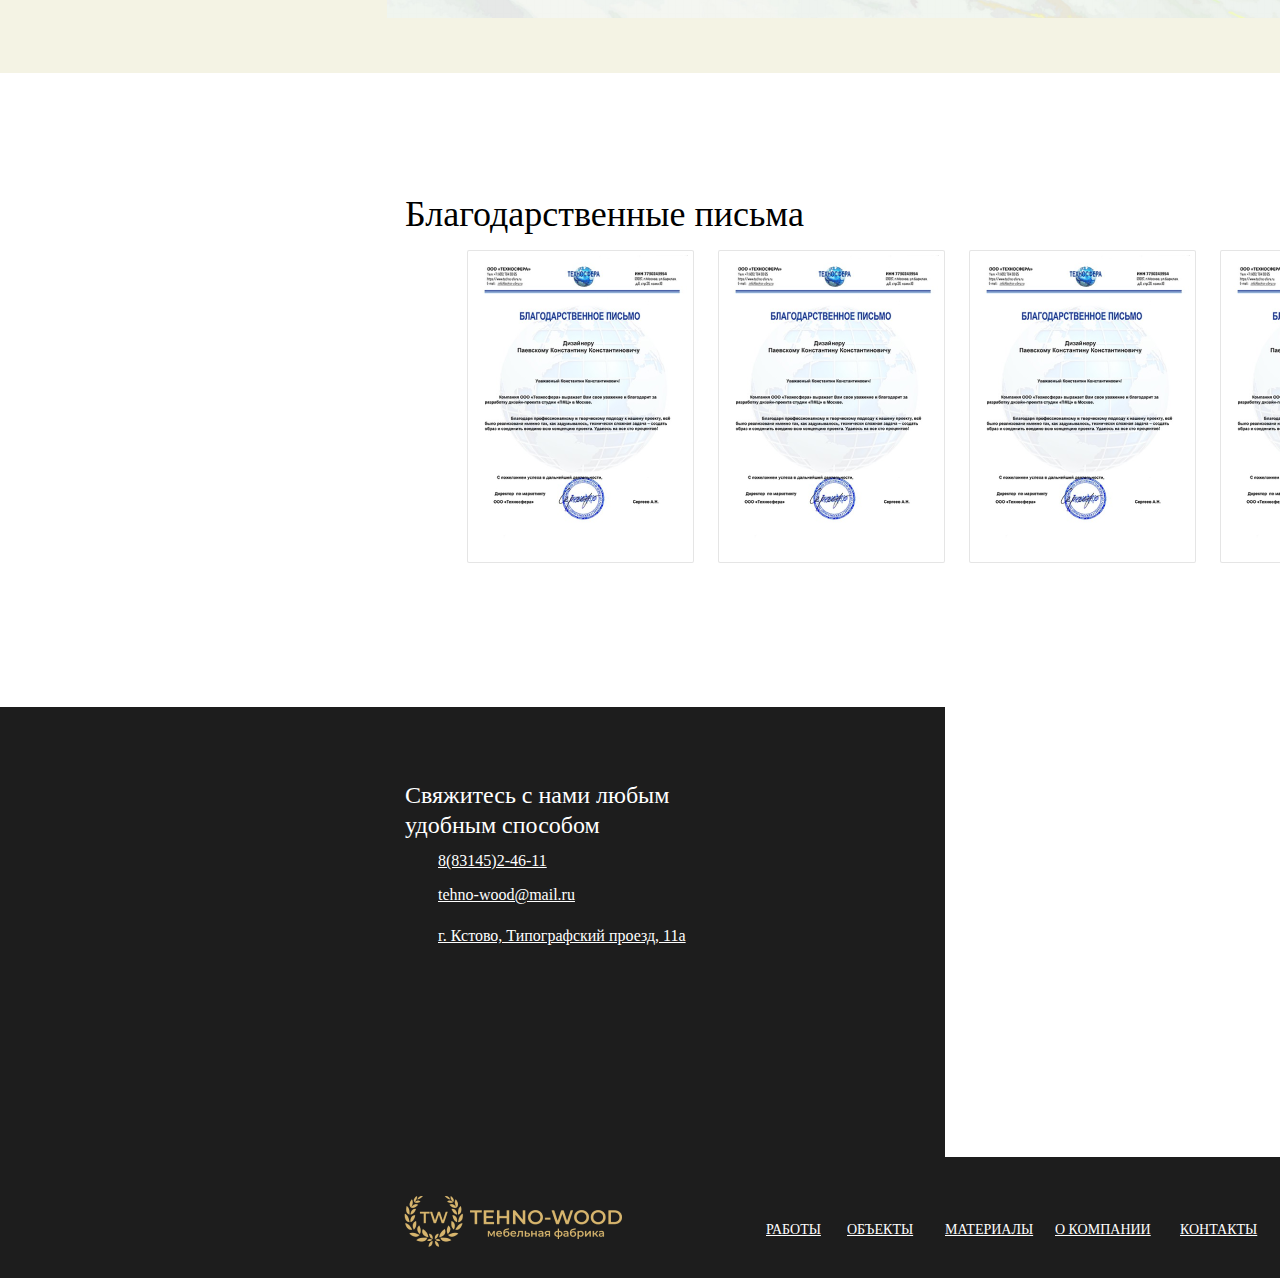
==== commit 9ff113e5: "Add files via upload" ====
--- a/work-gos.html
+++ b/work-gos.html
@@ -11,81 +11,81 @@
 <title>Tehno-wood</title>
 </head>
 
-<body>
-	<header>
-		<img src="img/1 (1).png" width="152" height="60" alt="Logo">
-		<img src="img/1 (2).png" width="152" height="60" alt="Logo">
+<body>	
+	<main>
+		<sector class="het">
+			<img src="img/5.png" width="1920" height="812" alt="Picter">
+			<h1 class="het-title-1">Изготовление мебели для <span class="span">государственных учреждений</span> индивидуального исполнения</h1>
+			<p class="het-par">напрямую от производителя</p>
+			<button type="button" class="button-het-1">Оставить заявку</button>
+		</sector>
+		<header class="header">
+		<img src="img/1 (1).png" class="header-logo" width="152" height="60" alt="Logo">
+		<img src="img/1 (2).png" class="header-logo-1" width="152" height="60" alt="Logo">
 		<nav>
 
 			  <ul>
-				   <li><a href="./work.html">Работы</a></li>
-				   <li><a href="#">Объекты</a></li>
-				   <li><a href="#">Материалы</a></li>
-				   <li><a href="./index.html">О компании</a></li>
-				   <li><a href="#">Контакты</a></li>
+				   <li class="header-li"><a class="nav-link" href="./work.html">Работы</a></li>
+				   <li class="header-li"><a class="nav-link-1" href="#">Объекты</a></li>
+				   <li class="header-li"><a class="nav-link-2" href="#">Материалы</a></li>
+				   <li class="header-li"><a class="nav-link-3" href="./index.html">О компании</a></li>
+				   <li class="header-li"><a class="nav-link-4" href="#">Контакты</a></li>
 			   </ul>
 		</nav>
-		<a href="tel:88002226505"><span>8 (800) 222-65-05</span><span>Обратный звонок</span></a>		
+		<a class="link-tel" href="tel:88002226505">8 (800) 222-65-05</a>
+		<a class="link-tel-1" href="tel:88002226505">Обратный звонок</a>
     </header>
-	
-	<main>
-		<sector>
-			<img src="img/5.png" width="1920" height="812" alt="Picter">
-			<h1>Изготовление мебели для <span>государственных учреждений</span> индивидуального исполнения</h1>
-			<p>напрямую от производителя</p>
-			<button type="button">Оставить заявку</button>
-		</sector>
-		<sector>
-			<ul>
-				<li>
-					<h3>Государственные объекты</h3>
-					<p>Сдержанный дизайн и проверенные интерьерные решения наилучшим образом подходят 
+		<sector class="gos-objext">
+			<ul>
+				<li class="gos-objext-li">
+					<h3 class="gos-objext-title">Государственные объекты</h3>
+					<p class="gos-objext-par">Сдержанный дизайн и проверенные интерьерные решения наилучшим образом подходят 
 						для создания атмосферы надежности и основательности. 
 
 						Tehno-Wood предлагает комплексное оснащение качественной мебелью из европейский 
 						материалов, соответствующей специфике учреждений государственного сектора. </p>
-					<img src="img/6.png" width="635" height="300" alt="Picter">
-				</li>
-				<li>
-					<img src="img/7.png" width="635" height="300" alt="Picter">
-					<h3>Учебные заведения, научные парки</h3>
-					<p>Важное направление деятельности Tehno-Wood — обустройство аудиторий 
+					<img src="img/6.png" class="gos-objext-foto" width="635" height="300" alt="Picter">
+				</li>
+				<li class="gos-objext-li">
+					<img src="img/7.png" class="gos-objext-foto-1" width="635" height="300" alt="Picter">
+					<h3 class="gos-objext-title-1">Учебные заведения, научные парки</h3>
+					<p class="gos-objext-par-1">Важное направление деятельности Tehno-Wood — обустройство аудиторий 
 						учебных заведений, оборудование помещений научных комплексов. 
 
 						В данной сфере на первый план выходят функциональность и эргономика интерьера, 
 						а также практичность и долговечность мебели, ее соответствие всем требованиям и нормативам ГОСТ.</p>
 				</li>
-				<li>
-					<h3>Медицинские учреждения</h3>
-					<p>Tehno-Wood осуществляет поставку  медицинской мебели и комплексное 
+				<li class="gos-objext-li">
+					<h3 class="gos-objext-title-2">Медицинские учреждения</h3>
+					<p class="gos-objext-par-2">Tehno-Wood осуществляет поставку  медицинской мебели и комплексное 
 						обустройство офисных помещений при социально значимых объектах. 
 
 						Обустройство интерьера клиник и медицинских центров подразумевает создание 
 						благоприятной атмосферы для сотрудников и посетителей заведений.</p>
-					<img src="img/8.png" width="635" height="300" alt="Picter">
-				</li>
-				<li>
-					<img src="img/9.png" width="635" height="300" alt="Picter">
-					<h3>Спортивные проекты</h3>
-					<p>В обустройстве спортивных объектов главное — создание отличной эргономики 
+					<img src="img/8.png" class="gos-objext-foto-2" width="635" height="300" alt="Picter">
+				</li>
+				<li class="gos-objext-li">
+					<img src="img/9.png" class="gos-objext-foto-3" width="635" height="300" alt="Picter">
+					<h3 class="gos-objext-title-3">Спортивные проекты</h3>
+					<p class="gos-objext-par-3">В обустройстве спортивных объектов главное — создание отличной эргономики 
 						помещений и безопасного пространства на спортивных объектах. 
 
 						В портфолио Tehno-Wood представлены проекты по комплексному 
 						оформлению  клиентских зон, залов ожидания и офисных помещений.</p>
 				</li>
-				<li>
-					<h3>Финансовый сектор</h3>
-					<p>Для обустройства офисов финансовых организаций Tehno-Wood разрабатывает 
+				<li class="gos-objext-li">
+					<h3 class="gos-objext-title-4">Финансовый сектор</h3>
+					<p class="gos-objext-par-4">Для обустройства офисов финансовых организаций Tehno-Wood разрабатывает 
 						представительные клиентские зоны и кабинеты руководителей, эргономичные места для сотрудников. 
 
 						Помещения банков, страховых компаний должны прежде 
 						всего транслировать надежность и прогрессивность. </p>
-					<img src="img/7-1.png" width="635" height="300" alt="Picter">
-				</li>
-				<li>
-					<img src="img/8-1.png" width="635" height="300" alt="Picter">
-					<h3>Коммерческие организации</h3>
-					<p>Tehno-Wood специализируется на создании дизайн-проектов и 
+					<img src="img/7-1.png" class="gos-objext-foto-4" width="635" height="300" alt="Picter">
+				</li>
+				<li class="gos-objext-li">
+					<img src="img/8-1.png" class="gos-objext-foto-5" width="635" height="300" alt="Picter">
+					<h3 class="gos-objext-title-5">Коммерческие организации</h3>
+					<p class="gos-objext-par-5">Tehno-Wood специализируется на создании дизайн-проектов и 
 						реализации эффективных решений для бизнеса “под ключ”. 
 
 						Центральным звеном интерьеров коммерческих организаций становятся 
@@ -94,101 +94,117 @@
 				</li>
 			</ul>
 		</sector>
-		<sector>
-			<h2>Наше портфолио</h2>
-			<img src="img/1-1-2.png" width="459" height="445" alt="Picter">
-			<img src="img/00016 1.png" width="310" height="445" alt="Picter">
-			<img src="img/media-share-0-02-04-18b3077df1e84b70b71846b53d4a5b34a08b8183c53d237d360251379028014f-4e7a5636-41b2-4 1.png" width="310" height="216" alt="Picter">
-			<img src="img/IMG_1880 1.png" width="310" height="216" alt="Picter">
-		</sector>
-		<sector>
-			<h2>Реализуем ваши идеи</h2>
-			<p>Пришлите нам свой эскиз или опишите
+		<sector class="portfolio-1">
+			<h2 class="portfolio-title">Наше портфолио</h2>
+			<img src="img/1-1-2.png" class="portfolio-foto" width="459" height="445" alt="Picter">
+			<img src="img/00016 1.png" class="portfolio-foto-1" width="310" height="445" alt="Picter">
+			<img src="img/media-share-0-02-04-18b3077df1e84b70b71846b53d4a5b34a08b8183c53d237d360251379028014f-4e7a5636-41b2-4 1.png" class="portfolio-foto-2" width="310" height="216" alt="Picter">
+			<img src="img/IMG_1880 1.png" class="portfolio-foto-3" width="310" height="216" alt="Picter">
+		</sector>
+		<sector class="idea-1">
+			<h2 class="idea-title-1">Реализуем ваши идеи</h2>
+			<p class="idea-par-1">Пришлите нам свой эскиз или опишите
 			задумку и мы воплотим ее в жизнь 
 			в самые кратчайшие сроки</p>
-			<img src="img/foto-10.png" width="505.77" height="442.12" alt="Picter">
-		</sector>
-		<sector>
-			<h2>Tehno-Wood в цифрах</h2>
-			<ul>
-				<li>
-					<p>6</p>
-					<p>производственных направлений</p></li>
-				<li>
-					<p>10</p>
-					<p>лет на рынке</p></li>
-				<li>
-					<p>1500</p>
-					<p>значимых обьектов</p></li>
-				<li>
-					<p>6000м2</p>
-					<p>производственной площади</p></li>
-			</ul>
-		</sector>
-		<sector>
-			<h2>Принципы нашей работы</h2>
-			<img src="img/DSC09733 1.png" width="255" height="174" alt="Picter">
-			<img src="img/20210609_121402 1.png" width="255" height="174" alt="Picter">
-			<img src="img/DSC09769 1.png" width="255" height="374" alt="Picter">
-			<ul>
-				<li><p>01</p><p>Использование только качественного материала и фурнитуры</p></li>
-				<li><p>02</p><p>Клиентоориентированность и мобильность</p></li>
-				<li><p>03</p><p>Жесткий контроль качества и доставки продукции</p></li>
-				<li><p>04</p><p>Мгновенное реагирование на требования заказчиков</p></li>
-				<li><p>05</p><p>Многопрофильное производство по принципу "все включено"</p></li>
-			</ul>
-		</sector>
-		<sector>
-			<h2>Как мы производим мебель</h2>
-			<p>Производственный цех расположен в Кстовском районе, Нижегородской области и занимает более 6000 м2.</p>
+			<img src="img/foto-10.png" class="idea-foto-1" width="505.77" height="442.12" alt="Picter">
+		</sector>
+		<sector class="tehno-3">
+			<h2 class="title-tehno">Tehno-Wood в цифрах</h2>
+			<ul>
+				<li class="tehno-li">
+					<p class="tehno-number">6</p>
+					</li>
+				<li class="tehno-li">
+					<p class="tehno-number-1">10</p>
+					</li>
+				<li class="tehno-li">
+					<p class="tehno-number-2">1500</p>
+					</li>
+				<li class="tehno-li">
+					<p class="tehno-number-3">6000м2</p>
+					</li>
+			</ul>
+			<ul>
+				<li class="tehno-li">
+					
+					<p class="tehno-par">производственных направлений</p></li>
+				<li class="tehno-li">
+					
+					<p class="tehno-par-1">лет на рынке</p></li>
+				<li class="tehno-li">
+					
+					<p class="tehno-par-2">значимых обьектов</p></li>
+				<li class="tehno-li">
+					
+					<p class="tehno-par-3">производственной площади</p></li>
+			</ul>
+		</sector>
+		<sector class="principles-1">
+			<h2 class="principles-title">Принципы нашей работы</h2>
+			<img src="img/DSC09733 1.png" class="principles-foto" width="255" height="174" alt="Picter">
+			<img src="img/20210609_121402 1.png" class="principles-foto-1" width="255" height="174" alt="Picter">
+			<img src="img/DSC09769 1.png" class="principles-foto-2" width="255" height="374" alt="Picter">
+			<ul class="principles-ul">
+				<li class="principles-li"><p class="principles-number">01</p><p class="principles-par">Использование только качественного <br>материала и фурнитуры</p></li>
+				<li class="principles-li"><p class="principles-number">02</p><p class="principles-par">Клиентоориентированность <br>и мобильность</p></li>
+				<li class="principles-li"><p class="principles-number">03</p><p class="principles-par">Жесткий контроль качества <br>и доставки продукции</p></li>
+				<li class="principles-li"><p class="principles-number">04</p><p class="principles-par">Мгновенное реагирование <br>на требования заказчиков</p></li>
+				<li class="principles-li"><p class="principles-number">05</p><p class="principles-par">Многопрофильное производство <br>по принципу "все включено"</p></li>
+			</ul>
+		</sector>
+		<sector class="furniture-2">
+			<h2 class="furniture-title">Как мы производим мебель</h2>
+			<p class="furniture-par">Производственный цех расположен в Кстовском районе, Нижегородской области и занимает более 6000 м2.<br><br>
 			
 
-			<p>Наличие многофункционального современного оборудования и хорошо развитой 
+			Наличие многофункционального современного оборудования и хорошо развитой 
 			логистической сети позволяет минимизировать человеческий фактор при выпуске 
 			продукции, и осуществлять отгрузки нашим партнерам и клиентам точно в 
 			указанные сроки.</p>
+			<sector class="video-2">
 			<video
-					src="#"
+					src="./video/working.mp4"
 					poster="./img/poster.png"
 					width="920"
 					height="450"
 					controls
-				    autoplay
 					loop
 					preload="auto"
 				></video>
-			<a href="#"><img src="img/кнопка.png" width="74" height="74" alt="Picter"></a>
-			<a href="#">Нажмите, чтобы посмотреть видео с производства</a>
-		</sector>
-		<sector>
-			<h2>Схема работы</h2>
-			<ul>
-				<li>				
-					<h3>01</h3>
-					<p>Оставляете нам заявку на сайте или звоните</p>
-				</li>
-				<li>					
-					<h3>02</h3>
-					<p>Наш специалист выезжает к вам на замер</p>
-				</li>
-				<li>					
-					<h3>03</h3>
-					<p>Мы составляем смету, учитывая все ваши пожелания</p>
-				</li>
-				<li>					
-					<h3>04</h3>
-					<p>Согласовываем сроки, стоимость и заключаем договор</p>
-				</li>
-				<li>					
-					<h3>05</h3>
-					<p>Приступаем к работе</p>
-				</li>
-				<li>					
-					<h3>06</h3>
-					<p>По завершении работы - ее прием и оплата</p>
-				</li>
-			</ul>
-		</sector>
+			</sector>
+			<a href="#" class="video-link-2"><img src="img/кнопка.png" width="74" height="74" alt="Picter"></a>
+			<a href="#" class="video-link-text-2"><p class="video-link-par-2">Нажмите, чтобы посмотреть видео с производства</p></a>
+		</sector>
+		<sector class="work-2">
+			<h2 class="work-title">Схема работы</h2>
+			<ul>
+				<li class="work-li">				
+					<h3 class="work-h">01</h3>
+					<p class="work-par">Оставляете нам заявку на сайте или звоните</p>
+				</li>
+				<li class="work-li">					
+					<h3 class="work-h-1">02</h3>
+					<p class="work-par-1">Наш специалист выезжает к вам на замер</p>
+				</li>
+				<li class="work-li">					
+					<h3 class="work-h-2">03</h3>
+					<p class="work-par-2">Мы составляем смету, учитывая все ваши пожелания</p>
+				</li>
+				<li class="work-li">					
+					<h3 class="work-h-3">04</h3>
+					<p class="work-par-3">Согласовываем сроки, стоимость и заключаем договор</p>
+				</li>
+				<li class="work-li">					
+					<h3 class="work-h-4">05</h3>
+					<p class="work-par-4">Приступаем к работе</p>
+				</li>
+				<li class="work-li">					
+					<h3 class="work-h-5">06</h3>
+					<p class="work-par-5">По завершении работы - ее прием и оплата</p>
+				</li>
+			</ul>
+		</sector>
+		
 		<!--		<sector>
 			<h2>С нами работают</h2>
 			<ul>
@@ -205,25 +221,39 @@
 				<li><img src="img/ФГБУ-«Национальный-медицинский-исследовательский-центр-трансплантологии-и-искусственных-органов-имени-академика-В 1.png" width="92" height="90" alt="Logo"></li>
 			</ul>
 		</sector>-->
-		<sector>
-			<h2>География наших проектов</h2>
-			<img src="img/htmlimage 1.png" width="1125" height="602" alt="image">
-		</sector>
-		<sector>
-			<h2>Благодарственные письма</h2>
-			<ul>
-				<li><img src="img/1-1.png" width="227" height="313" alt="Picter leter"></li>
-				<li><img src="img/2-2.png" width="227" height="313" alt="Picter leter"></li>
-				<li><img src="img/3-3.png" width="227" height="313" alt="Picter leter"></li>
-				<li><img src="img/4-4.png" width="227" height="313" alt="Picter leter"></li>
-			</ul>
-		</sector>
-		<sector>
-			<h3>Свяжитесь с нами любым удобным способом</h3>
+		<sector class="projext-2">
+			<h2 class="firm-title">С нами работают</h2>
+			<ul>
+				<li class="firm-li"><img src="img/Электросталь 1.png" class="firm-logo" width="130" height="104" alt="Logo"></li>
+				<li class="firm-li"><img src="img/Школа-186-300x300 1.png" class="firm-logo-1" width="106" height="105" alt="Logo"></li>
+				<li class="firm-li"><img src="img/Центр-подготовки-космонавтов-г 1.png" class="firm-logo-2" width="107" height="104" alt="Logo"></li>
+				<li class="firm-li"><img src="img/Центр-занятости-молодёжи-300x93 1.png" class="firm-logo-3" width="170" height="53" alt="Logo"></li>
+				<li class="firm-li"><img src="img/Федеральная-служба-государственной-регистрации-кадастра-и-картографии 1.png" class="firm-logo-4" width="173" height="72" alt="Logo"></li>
+			</ul>
+			<ul>
+				<li class="firm-li"><img src="img/Центр-занятости-Моя-карьера-300x51 1.png" class="firm-logo-5" width="300" height="51" alt="Logo"></li>
+				<li class="firm-li"><img src="img/Федеральная-антимонопольная-служба-292x300 1.png" class="firm-logo-6" width="100" height="103" alt="Logo"></li>
+				<li class="firm-li"><img src="img/ФГУ-«Северный-клинический-центр-им.-Н.А 1.png" class="firm-logo-7" width="95" height="121" alt="Logo"></li>
+				<li class="firm-li"><img src="img/ФГБУ-«Национальный-медицинский-исследовательский-центр-трансплантологии-и-искусственных-органов-имени-академика-В 1.png" class="firm-logo-8" width="92" height="90" alt="Logo"></li>
+			</ul>	
+			<h2 class="projext-title">География наших проектов</h2>
+			<img src="img/htmlimage 1.png" class="projext-foto" width="1125" height="602" alt="image">
+		</sector>
+		<sector class="letter-2">
+			<h2 class="letter-title">Благодарственные письма</h2>
+			<ul>
+				<li class="letter-li"><img src="img/1-1.png" class="letter-foto" width="227" height="313" alt="Picter leter"></li>
+				<li class="letter-li"><img src="img/2-2.png" class="letter-foto-1" width="227" height="313" alt="Picter leter"></li>
+				<li class="letter-li"><img src="img/3-3.png" class="letter-foto-2" width="227" height="313" alt="Picter leter"></li>
+				<li class="letter-li"><img src="img/4-4.png" class="letter-foto-3" width="227" height="313" alt="Picter leter"></li>
+			</ul>
+		</sector>
+		<sector class="address-2">
+			<h3 class="address-title">Свяжитесь с нами любым удобным способом</h3>
 		<ul>
-			<li><a href="tel:88314524611">8(83145)2-46-11</a></li>
-			<li><a href="mail:tehno-wood@mail.ru">tehno-wood@mail.ru</a></li>
-			<li><a href="#">г. Кстово, Типографский проезд, 11а</a></li>
+			<li class="addres-li"><a href="tel:88314524611" class="address-link">8(83145)2-46-11</a></li>
+			<li class="addres-li"><a href="mail:tehno-wood@mail.ru" class="address-link-1">tehno-wood@mail.ru</a></li>
+			<li class="addres-li"><a href="#" class="address-link-2">г. Кстово, Типографский проезд, 11а</a></li>
 		</ul>
 		</sector>
 <!--
@@ -233,18 +263,18 @@
 -->	
 	</main>
 	
-	<footer>
-		<img src="img/1 (1).png" width="152" height="60" alt="Logo">
-		<img src="img/1 (2).png" width="152" height="36" alt="Logo">
+	<footer class="footer-2">
+		<img src="img/1 (1).png" class="footer-logo" width="152" height="60" alt="Logo">
+		<img src="img/1 (2).png" class="footer-logo-1" width="152" height="36" alt="Logo">
 		<ul>
-			<li><a href="./work.html">Работы</a></li>
-			<li><a href="#">Объекты</a></li>
-			<li><a href="#">Материалы</a></li>
-			<li><a href="./index.html">О компании</a></li>
-			<li><a href="#">Контакты</a></li>
+			<li class="footer-li"><a href="#" class="footer-link">Работы</a></li>
+			<li class="footer-li"><a href="./work-gos.html" class="footer-link-1">Объекты</a></li>
+			<li class="footer-li"><a href="#" class="footer-link-2">Материалы</a></li>
+			<li class="footer-li"><a href="./index.html" class="footer-link-3">О компании</a></li>
+			<li class="footer-li"><a href="#" class="footer-link-4">Контакты</a></li>
 		</ul>
-			<a href="tel:88002226505">8 (800) 222-65-05</a>
-			<a href="tel:88002226505">обратный звонок</a>
+			<a href="tel:88002226505" class="footer-link-5">8 (800) 222-65-05</a>
+			<a href="tel:88002226505" class="footer-link-6">обратный звонок</a>
 	</footer>
 </body>
-</html>
+</html>--- a/css/style.css
+++ b/css/style.css
@@ -4,24 +4,1680 @@
 :root {
 	--text-color: #1D1D1D;
 	--text-color-title: #FFFFFF;
+	--text-color-link: #FFFFFF;
+	--text-color-number: rgb(255, 255, 255, 50%);
 	--background-color: #1D1D1D;
-	--background-color-two: #F4F3F4;
+	--background-color-two: #F4F3E4;
+	--border-button-color: #D7B56D;
+	--span-color: #D7B56D;
 }
 
 .body {
+	position: relative;
+	width: 1920px;
+	height: 8240px;
 	font-family: 'Bebos Neue';
 	color: var(--text-color);
+	border-radius: 0px;
+	margin: 0px auto;
 	
 }
+
+.header {
+	position: absolute;
+	width: 1920px;
+	height: 92px;
+	top: 0px;
+	left: 0px;
+}
+
+.header-li {
+	display: inline-block;
+}
+
+.header-logo {
+	position: absolute;
+	top: 20px;
+	left: 351px;
+}
+
+.header-logo-1 {
+	position: absolute;
+	top: 26px;
+	left: 473px;
+}
+
+
+
+/*
+.nav {
+	
+}
+*/
+
+.nav-link {
+	position: absolute;
+	font-weight: 400;
+	font-size: 14px;
+	line-height: 18.2px;
+	text-transform: uppercase;
+	color: var(--text-color-link);
+	top: 34px;
+	left: 749px;
+}
+
+.nav-link-1 {
+	position: absolute;	
+	font-weight: 400;
+	font-size: 14px;
+	line-height: 18.2px;
+	text-transform: uppercase;
+	color: var(--text-color-link);
+	top: 34px;
+	left: 845px;
+}
+
+.nav-link-2 {
+	position: absolute;
+	font-weight: 400;
+	font-size: 14px;
+	line-height: 18.2px;
+	text-transform: uppercase;
+	color: var(--text-color-link);
+	top: 34px;
+	left: 949px;
+}
+
+.nav-link-3 {
+	position: absolute;
+	font-weight: 400;
+	font-size: 14px;
+	line-height: 18.2px;
+	text-transform: uppercase;
+	color: var(--text-color-link);
+	top: 34px;
+	left: 1069px;
+}
+
+.nav-link-4 {
+	position: absolute;
+	font-weight: 400;
+	font-size: 14px;
+	line-height: 18.2px;
+	text-transform: uppercase;
+	color: var(--text-color-link);
+	top: 34px;
+	left: 1189px;
+}
+
+.link-tel {
+	position: absolute;
+	width: 161px;
+	height: 26px;
+	font-weight: 400;
+	font-size: 20px;
+	line-height: 26px;
+	color: var(--border-button-color);
+	top: 22px;
+	left: 1354px;
+}
+
+.link-tel-1 {
+	position: absolute;
+	width: 161px;
+	height: 26px;
+	font-weight: 400;
+	font-size: 20px;
+	line-height: 26px;
+	color: var(--border-button-color);
+	top: 54px;
+	left: 1354px;
+}
+
+.nav-link:focus,
+.nav-link:hover {
+	color: var(--border-button-color);
+}
+
+.nav-link-4:focus,
+.nav-link-4:hover {
+	color: var(--border-button-color);
+}
+
+.nav-link-3:focus,
+.nav-link-3:hover {
+	color: var(--border-button-color);
+}
+
+.nav-link-1:focus,
+.nav-link-1:hover {
+	color: var(--border-button-color);
+}
+
+.nav-link-2:focus,
+.nav-link-2:hover {
+	color: var(--border-button-color);
+}
+
+.het {
+	position: absolute;
+	width: 1920px;
+	height: 904px;
+	padding: 0px;
+	top: 0px;
+	bottom: 7336px;
+}
+
+.tehno {
+	position: absolute;
+	width: 1920px;
+	height: 400px;
+	top: 965px;
+	left: 0px;
+}
+
+.principles {
+	position: absolute;
+	width: 1920px;
+	height: 685px;
+	background: var(--background-color);
+	margin: 1252px 0px 6303px 0px;
+}
+
+/*
+.tehno-ul {
+	display: inline-block;
+}
+*/
+
+.tehno-li {
+	display: inline-block;
+}
+
+.tehno-number {
+	position: absolute;
+	width: 36px;
+	height: 83px;
+	font-weight: 700;
+	font-size: 64px;
+	line-height: 83.2px;
+/*	padding: 77px 857px 39px 54px;*/
+/*	margin: 77px auto 39px;*/
+	top: 42px;
+	left: 519px;
+}
+
+.tehno-number-1 {
+	position: absolute;
+	width: 36px;
+	height: 83px;
+	font-weight: 700;
+	font-size: 64px;
+	line-height: 83.2px;
+/*	padding: 77px 664px 39px 170px;*/
+/*	margin: 77px auto 39px;*/
+	top: 42px;
+	left: 779px;
+}
+
+.tehno-number-2 {
+	position: absolute;
+	width: 36px;
+	height: 83px;
+	font-weight: 700;
+	font-size: 64px;
+	line-height: 83.2px;
+/*	padding: 77px 353.5px 39px 314.5px;*/
+/*	margin: 77px  auto 39px;*/
+	top: 42px;
+	left: 1032px;
+}
+
+.tehno-number-3 {
+	position: absolute;
+	width: 36px;
+	height: 83px;
+	font-weight: 700;
+	font-size: 64px;
+	line-height: 83.2px;
+/*	margin: 77px auto 39px*/
+	top: 42px;
+	left: 1260px;
+}
+
+.tehno-par {
+	position: absolute;
+	width: 224px;
+	height: 21px;
+	font-weight: 400px;
+	font-size: 16px;
+	line-height: 20.8px;
+	top: 178px;
+	left: 417px;
+}
+
+.tehno-par-1 {
+	position: absolute;
+	width: 98px;
+    height: 21px;
+	font-weight: 400; 
+	font-size: 16px;
+	line-height: 20.8px;
+	top: 178px;
+	left: 766px;
+}
+
+.tehno-par-2 {
+	position: absolute;
+	width: 147px;
+    height: 21px;
+	font-weight: 400; 
+	font-size: 16px;
+	line-height: 20.8px;
+	top: 178px;
+	left: 1030px;
+}
+
+.tehno-par-3 {
+	position: absolute;
+	width: 212px;
+    height: 21px;
+	font-weight: 400; 
+	font-size: 16px;
+	line-height: 20.8px;
+	top: 178px;
+	left: 1276px;
+}
+
+
+.button-het {
+	position: absolute;
+	width: 251px;
+	height: 57px;
+	border: 1px;
+	text-transform: uppercase;
+	font-weight: 400;
+	font-size: 14px;
+	line-height: 18.2px;
+	border-bottom-color: var(--border-button0color);
+	background: var(--text-color-title);
+	top: 559px;
+	left: 554px;
+}
+
+.button-het-1 {
+	position: absolute;
+	width: 261px;
+	height: 57px;
+	border: 1px;
+	text-transform: uppercase;
+	font-weight: 400;
+	font-size: 14px;
+	line-height: 18.2px;
+	border-bottom-color: var(--border-button0color);
+	background: var(--text-color-title);
+	top: 559px;
+	left: 554px;
+}
+
+/*
+.par-button {
+	position: absolute;
+	width: 133px;
+	height: 18px;
+	text-transform: uppercase;
+	font-weight: 400;
+	font-size: 14px;
+	line-height: 18.2px;
+	top: 578px;
+	left: 615px;
+}
+*/
 
 ul {
 	list-style-type: none;
 }
 
 .title {
+	position: absolute;
+	width: 532px;
+	height: 231px;
+	font-weight: 700;
+	font-size: 64px;
+	line-height: 76.8px;
 	color: var(--text-color-title);
+	top: 271px;
+	left: 549px;
+}
+
+.title-tehno {
+	position: absolute;
+	width: 373px;
+	height: 47px;
+	font-weight: 400;
+	font-size: 36px;
+	line-height: 46.8px;
+	top: 0px;
+	left: 405px;
+	
+}
+
+.principles-title {
+	position: absolute;
+	width: 425px;
+	height: 47px;
+	font-weight: 400;
+	font-size: 36px;
+	line-height: 46.8px;
+	color: var(--text-color-title);
+	margin: 53px 1091px 585px 404px;
+}
+
+.principles-foto {
+	position: absolute;
+	margin: 208px 1262px 303px 403px;
+}
+
+.principles-foto-1 {
+	position: absolute;
+	margin: 408px 1262px 103px 403px;
+}
+
+.principles-foto-2 {
+	position: absolute;
+	margin: 208px 977px 103px 688px;
+}
+
+.principles-ul {
+	position: absolute;
+	width: 445.02px;
+	height: 439px;
+	font-weight: 400;
+	font-size: 16px;
+	line-height: 20.8px;
+	margin: 174.5px 404.98px 71.5px 1070px;
+}
+
+.principles-li {
+	width: 444.01px;
+	height: 80.5px;
+}
+
+.principles-number {
+	color: var(--text-color-number);
+}
+
+/*
+.principles-number-1 {
+	color: var(--text-color-title);
+}
+
+.principles-number-2 {
+	color: var(--text-color-title);
+}
+
+.principles-number-3 {
+	color: var(--text-color-title);
+}
+
+.principles-number-4 {
+	color: var(--text-color-title);
+}
+*/
+
+.principles-par {
+	
+	color: var(--text-color-title);
+}
+
+.manufacturing {
+	position: absolute;
+	width: 1920px;
+	height: 1338px;
+	background: var(--background-color-two);
+	margin: 1937px 0px 4965px 0px;
+}
+
+.manufacturing-title {
+	position: absolute;
+	width: 376px;
+	height: 141px;
+	font-weight: 400;
+	font-size: 36px;
+	line-height: 46.8px;
+	margin: 77px 1139px 1120px 405px;
+}
+
+.manufacturing-par {
+	position: absolute;
+	width: 634px;
+	height: 132px;
+	font-weight: 400;
+	font-size: 16px;
+	line-height: 20.8px;
+	margin: 110px 406px 1096px 880px;
+}
+
+.manufacturing-foto {
+	position: absolute;
+	margin: 280px 1056px 613px 405px;
+}
+
+.manufacturing-foto-1 {
+	position: absolute;
+	margin: 280px 730px 613px 880px;
+}
+
+.manufacturing-foto-2 {
+	position: absolute;
+	margin: 280px 405px 842px 1205px;
+}
+
+.manufacturing-foto-3 {
+	position: absolute;
+	margin: 509px 405px 613px 1205px;
+}
+
+.manufacturing-foto-4 {
+	position: absolute;
+	margin: 739px 1293px 383px 405px;
+}
+
+.manufacturing-foto-5 {
+	position: absolute;
+	margin: 739px 1056px 383px 642px;
+}
+
+.manufacturing-foto-6 {
+	position: absolute;
+	margin: 739px 405px 383px 880px;
+}
+
+.manufacturing-foto-7 {
+	position: absolute;
+	margin: 969px 1056px 153px 405px;
+}
+
+.manufacturing-foto-8 {
+	position: absolute;
+	margin: 969px 405px 153px 880px;
+}
+
+.furniture {
+	position: absolute;
+	width: 1104px;
+	height: 203px;
+	margin: 3334px 411px 4703px 405px;
+}
+
+.furniture-title {
+	position: absolute;
+	width: 337px;
+	height: 94px;
+	font-weight: 400;
+	font-size: 36px;
+	line-height: 46.8px;
+	margin: 5px 773px 104px 0px;
+}
+
+.furniture-par {
+	position: absolute;
+	width: 629px;
+	height: 156px;
+	font-weight: 400;
+	font-size: 16px;
+	line-height: 20.8px;
+	margin: 37px 0px 10px 475px;
+}
+
+.video {
+	position: absolute;
+	margin: 3561px 500px 4229px 500px;
+}
+
+.link {
+	position: absolute;
+/*
+	width: 164px;
+	height: 164px;
+*/
+	margin: 3749px 923px 4417px 923px;
+}
+
+.video-link {
+	position: absolute;
+	margin: 3749px 923px 4417px 923px;
+}
+
+.video-link-text {
+	position: absolute;	
+	margin: 3842px 878px 4372px 878px;
+}
+
+.video-link-par {
+	width: 164px;
+	height: 26px;
+	font-weight: 400;
+	font-size: 12px;
+	line-height: 13.32px;
+    text-align: center;
+	color: var(--text-color-link);
+}
+
+.idea {
+	position: absolute;
+	width: 1920px;
+	height: 762px;
+	background: var(--background-color);
+	margin: 3879px auto 3599px;
+}
+
+.idea-title {
+	position: absolute;
+	width: 370px;
+	height: 40px;
+	font-weight: 400;
+	font-size: 36px;
+	line-height: 39.96px;
+	color: var(--text-color-title);
+	margin: 220px 1143px 522px 407px;
+}
+
+.idea-par {
+	position: absolute;
+	width: 370px;
+	height: 75px;
+	font-weight: 400;
+	font-size: 18px;
+	line-height: 23.4px;
+	color: var(--text-color-title);
+	margin: 278px 1143px 409px 407px;
+}
+
+.idea-foto {
+	position: absolute;
+	margin: 257.44px 411px 62.44px 1003.23px;
 }
 
 .work {
+	position: absolute;
+	width: 1920px;
+	height: 322px;
+	margin: 4686px 0px 3232px 0px;
+}
+
+.work-title {
+	position: absolute;
+	width: 241px;
+	height: 47px;
+	font-weight: 400;
+	font-size: 36px;
+	line-height: 46.8px;
+	margin: 0px 836px 362px 843px;
+}
+
+
+/*
+.work-ul {
+	display: inline-block;
+}
+*/
+
+
+.work-li {
+	display: inline-block;
 	
-}+}
+
+/*
+.work-li-1 {
+	display: inline-block;
+	
+}
+.work-li-2 {
+	display: inline-block;
+	margin: 133px 430px 163px 0px;
+}
+.work-li-3 {
+	display: inline-block;
+	margin: 133px 430px 163px 0px;
+}
+.work-li-4 {
+	display: inline-block;
+	margin: 133px 430px 163px 0px;
+}
+.work-li-5 {
+	display: inline-block;
+	margin: 133px 430px 163px 0px;
+}
+*/
+
+.work-h {
+	position: absolute;
+	width: 23px;
+	height: 26px;
+	font-weight: 400;
+	font-size: 20px;
+	line-height: 26px;
+/*	margin: 133px 1383px 163px 500px;*/
+	top: 41px;
+	left: 500px;
+}
+
+.work-h-1 {
+	position: absolute;
+	width: 23px;
+	height: 26px;
+	font-weight: 400;
+	font-size: 20px;
+	line-height: 26px;
+/*	margin: 133px 1505px 163px 757px;*/
+	top: 41px;
+	left: 737px;
+}
+
+.work-h-2 {
+	position: absolute;
+	width: 23px;
+	height: 26px;
+	font-weight: 400;
+	font-size: 20px;
+	line-height: 26px;
+/*	margin: 133px 1612px 163px 972px;*/
+	top: 41px;
+	left: 972px;
+}
+
+.work-h-3 {
+	position: absolute;
+	width: 23px;
+	height: 26px;
+	font-weight: 400;
+	font-size: 20px;
+	line-height: 26px;
+/*	margin: 133px 1625px 163px 1208px;*/
+	top: 41px;
+	left: 1208px;
+}
+
+.work-h-4 {
+	position: absolute;
+	width: 23px;
+	height: 26px;
+	font-weight: 400;
+	font-size: 20px;
+	line-height: 26px;
+/*	margin: 275px 1385px 153px 500px;*/
+	top: 183px;
+	left: 500px;
+	
+}
+
+.work-h-5 {
+	position: absolute;
+	width: 23px;
+	height: 26px;
+	font-weight: 400;
+	font-size: 20px;
+	line-height: 26px;
+/*	margin: 183px 1650px 153px 736px;*/
+	top: 183px;
+	left: 736px;
+	
+}
+
+.work-par {
+	position: absolute;
+	width: 179px;
+	height: 42px;
+	font-weight: 400;
+	font-size: 16px;
+	line-height: 20.8px;
+	top: 91px;
+	left: 500px;
+}
+
+.work-par-1 {
+	position: absolute;
+	width: 179px;
+	height: 42px;
+	font-weight: 400;
+	font-size: 16px;
+	line-height: 20.8px;
+	top: 91px;
+	left: 736px;
+}
+
+.work-par-2 {
+	position: absolute;
+	width: 179px;
+	height: 42px;
+	font-weight: 400;
+	font-size: 16px;
+	line-height: 20.8px;
+	top: 91px;
+	left: 972px;
+}
+
+.work-par-3 {
+	position: absolute;
+	width: 179px;
+	height: 42px;
+	font-weight: 400;
+	font-size: 16px;
+	line-height: 20.8px;
+	top: 91px;
+	left: 1208px;
+}
+
+.work-par-4 {
+	position: absolute;
+	width: 179px;
+	height: 42px;
+	font-weight: 400;
+	font-size: 16px;
+	line-height: 20.8px;
+	top: 233px;
+	left: 500px;
+}
+
+.work-par-5 {
+	position: absolute;
+	width: 179px;
+	height: 42px;
+	font-weight: 400;
+	font-size: 16px;
+	line-height: 20.8px;
+	top: 233px;
+	left: 736px;
+}
+
+.subjext {
+	position: absolute;
+	width: 1920px;
+	height: 542px;
+	margin: 5095px 0px 2603px 0px;
+}
+
+.subjext-title {
+	position: absolute;
+	width: 248px;
+	height: 47px;
+	font-weight: 400;
+	font-size: 36px;
+	line-height: 46.8px;
+	top: 0px;
+	left: 837px;
+}
+
+.subjext-foto {
+	position: absolute;
+	top: 177px;
+	left: 405px;
+}
+
+.subjext-foto-1 {
+	position: absolute;
+	top: 106px;
+	left: 728px;
+}
+
+.subjext-foto-2 {
+	position: absolute;
+	top: 177px;
+	left: 1215px;
+}
+
+.firm-title {
+	position: absolute;
+	width: 291px;
+	height: 47px;
+	font-weight: 400;
+	font-size: 36px;
+	line-height: 46.8px;
+	top: 63px;
+	left: 812px;
+}
+
+.firm-li {
+	position: absolute;
+	display: inline-block;
+}
+
+.firm-logo {
+	position: absolute;
+	top: 164px;
+	left: 464px;
+}
+
+.firm-logo-1 {
+	position: absolute;
+	top: 164px;
+	left: 664px;
+}
+
+.firm-logo-2 {
+	position: absolute;
+	top: 164px;
+	left: 850px;
+}
+
+.firm-logo-3 {
+	position: absolute;
+	top: 189px;
+	left: 1037px;
+}
+
+.firm-logo-4 {
+	position: absolute;
+	top: 180px;
+	left: 1287px;
+}
+
+.firm-logo-5 {
+	position: absolute;
+	top: 351px;
+	left: 470px;
+}
+
+.firm-logo-6 {
+	position: absolute;
+	top: 319px;
+	left: 853px;
+}
+
+.firm-logo-7 {
+	position: absolute;
+	top: 314px;
+	left: 1087px;
+}
+
+.firm-logo-8 {
+	position: absolute;
+	top: 318px;
+	left: 1316px;
+}
+
+
+.projext {
+	position: absolute;
+	width: 1920px;
+	height: 1305px;
+	margin: 5730px 0px 1205px 0px;
+	background: var(--background-color-two);
+}
+
+.projext-title {
+	position: absolute;
+	width: 462px;
+	height: 47px;
+	font-weight: 400;
+	font-size: 36px;
+	line-height: 46.8px;
+	top: 570px;
+	left: 729px;
+}
+
+.projext-foto {
+	position: absolute;
+	top: 648px;
+	left: 387px;
+}
+
+.letter {
+	position: absolute;
+	width: 1920px;
+	height: 452px;
+	margin: 7123px 0px 665px 0px;
+}
+
+.letter-title {
+	position: absolute;
+	width: 451px;
+	height: 47px;
+	font-weight: 400;
+	font-size: 36px;
+	line-height: 46.8px;
+	top: 0px;
+	left: 405px;
+}
+
+.letter-li {
+	display: inline-block;
+}
+
+.letter-foto {
+	position: absolute;
+	top: 89px;
+	left: 467px;
+}
+
+.letter-foto-1 {
+	position: absolute;
+	top: 89px;
+	left: 718px;
+}
+
+.letter-foto-2 {
+	position: absolute;
+	top: 89px;
+	left:  969px;
+}
+
+.letter-foto-3 {
+	position: absolute;
+	top: 89px;
+	left: 1220px;
+}
+
+.address {
+	position: absolute;
+	width: 945px;
+	height: 450px;
+	background: var(--background-color);
+	top:7669px;
+	left: 0px;
+}
+
+.address-title {
+	position: absolute;
+	width: 299px;
+	height: 60px;
+	font-weight: 400;
+	font-size: 24px;
+	line-height: 30.36px;
+	color: var(--text-color-title);
+	top: 49px;
+	left: 405px;
+}
+
+.address-link {
+	position: absolute;
+	color: var(--text-color-link);
+	top: 145px;
+	left: 438px;
+}
+
+.address-link-1 {
+	position: absolute;
+	color: var(--text-color-link);
+	top: 179px;
+	left: 438px;
+}
+
+.address-link-2 {
+	position: absolute;
+	color: var(--text-color-link);
+	top: 220px;
+	left: 438px;
+}
+
+.footer {
+	position: absolute;
+	width: 1920px;
+	height: 121px;
+	background: var(--background-color);
+	top: 8119px;
+	left: 0px;
+}
+
+.footer-logo {
+	position: absolute;
+	top: 39px;
+	left: 358px;
+}
+
+.footer-logo-1 {
+	position: absolute;
+	top: 46px;
+	left: 470px;
+}
+
+.footer-li {
+	display: inline-block;
+}
+
+.footer-link {
+	position: absolute;
+	font-weight: 400;
+	font-size: 14px;
+	line-height: 18.2px;
+	color: var(--text-color-link);
+	text-transform: uppercase;
+	top: 64px;
+	left: 766px;
+}
+
+.footer-link-1 {
+	position: absolute;
+	font-weight: 400;
+	font-size: 14px;
+	line-height: 18.2px;
+	color: var(--text-color-link);
+	text-transform: uppercase;
+	top: 64px;
+	left: 847px;
+}
+
+.footer-link-2 {
+	position: absolute;
+	font-weight: 400;
+	font-size: 14px;
+	line-height: 18.2px;
+	color: var(--text-color-link);
+	text-transform: uppercase;
+	top: 64px;
+	left: 945px;
+}
+
+.footer-link-3 {
+	position: absolute;
+	font-weight: 400;
+	font-size: 14px;
+	line-height: 18.2px;
+	color: var(--text-color-link);
+	text-transform: uppercase;
+	top: 64px;
+	left: 1055px;
+}
+
+.footer-link-4 {
+	position: absolute;
+	font-weight: 400;
+	font-size: 14px;
+	line-height: 18.2px;
+	color: var(--text-color-link);
+	text-transform: uppercase;
+	top: 64px;
+	left: 1180px;
+}
+
+.footer-link-5 {
+	position: absolute;
+	width: 161px;
+	height: 26px;
+	font-weight: 400;
+	font-size: 20px;
+	line-height: 26px;
+	color: var(--border-button-color);
+	top: 42px;
+	left: 1353px;
+}
+.footer-link-6 {
+	position: absolute;
+	width: 120px;
+	height: 16px;
+	font-weight: 400;
+	font-size: 12px;
+	line-height: 15.6px;
+	color: var(--border-button-color);
+	top: 74px;
+	left: 1353px;
+}
+
+.footer-link:hover,
+.footer-link:focus {
+	color: var(--border-button-color);
+}
+
+
+.footer-link-1:hover,
+.footer-link-1:focus {
+	color: var(--border-button-color);
+}
+
+
+.footer-link-2:hover,
+.footer-link-2:focus {
+	color: var(--border-button-color);
+}
+
+
+.footer-link-3:hover,
+.footer-link-3:focus {
+	color: var(--border-button-color);
+}
+
+
+
+.footer-link-4:hover,
+.footer-link-4:focus {
+	color: var(--border-button-color);
+}
+
+.het-title {
+	position: absolute;
+	width: 648px;
+	height: 116px;
+	font-weight: 700;
+	font-size: 48px;
+	line-height: 57.6px;
+	color: var(--text-color-title);
+	top: 326px;
+	left: 549px;
+}
+
+.het-par {
+	position: absolute;
+	width: 482px;
+	height: 47px;
+	font-weight: 400;
+	font-size: 36px;
+	line-height: 46.8px;
+	color: var(--text-color-title);
+	top: 459px;
+	left: 549px;
+}
+
+.span {
+	color: var(--span-color);
+}
+
+.portfolio {
+	position: absolute;
+	width: 1920px;
+	height: 765px;
+	top: 904px;
+	left: 0px;
+}
+
+.portfolio-title {
+	position: absolute;
+	width: 292px;
+	height: 47px;
+	font-weight: 400;
+	font-size: 36px;
+	line-height: 46.8px;
+	top: 62px;
+	left: 814px;
+}
+
+.portfolio-foto {
+	position: absolute;
+	top: 179px;
+	left: 400px;
+}
+
+.portfolio-foto-1 {
+	position: absolute;
+	top: 179px;
+	left: 875px;
+}
+
+.portfolio-foto-2 {
+	position: absolute;
+	top: 179px;
+	left: 1200px;
+}
+
+.portfolio-foto-3 {
+	position: absolute;
+	top: 408px;
+	left: 1200px;
+}
+
+.idea-2 {
+	position: absolute;
+	width: 1920px;
+	height: 631px;
+	background: var(--background-color);
+	top: 1669px;
+	left: 0px;	
+}
+
+.idea-title-2 {
+	position: absolute;
+	width: 370px;
+	height: 40px;
+	font-weight: 400;
+	font-size: 36px;
+	line-height: 39.96px;
+	color: var(--text-color-title);
+	top: 89px;
+	left: 405px;
+}
+
+.idea-par-2 {
+	position: absolute;
+	width: 370px;
+	height: 75px;
+	font-weight: 400;
+	font-size: 18px;
+	line-height: 23.4px;
+	color: var(--text-color-title);
+	top: 143px;
+	left: 405px;
+}
+
+.idea-foto-2 {
+	position: absolute;
+	top: 126.44px;
+	left: 1003.23px;
+}
+
+
+.tehno-2 {
+	position: absolute;
+	width: 1920px;
+	height: 400px;
+	top: 2382px;
+	left: 0px; 
+}
+
+.principles-1 {
+	position: absolute;
+	width: 1920px;
+	height: 685px;
+	background: var(--background-color);
+	top: 2664px;
+	left: 0px;
+}
+
+.furniture-1 {
+	position: absolute;
+	width: 1104px;
+	height: 677px;
+	margin: 3430px 411px 4703px 405px;
+}
+
+.video-1 {
+	position: absolute;
+	top: 227px;
+	left: 92px;
+}
+
+.video-link-1 {
+	position: absolute;
+	top: 415px;
+	left: 515px;
+}
+
+.video-link-text-1 {
+	position: absolute;
+	top: 508px;
+	left: 470px;
+}
+
+.video-link-par-1 {
+	width: 164px;
+	height: 26px;
+	font-weight: 400;
+	font-size: 12px;
+	line-height: 13.32px;
+    text-align: center;
+	color: var(--text-color-link);
+}
+
+.work-1 {
+	position: absolute;
+	width: 1920px;
+	height: 322px;
+	top: 4156px;
+	left: 0px;
+}
+
+.projext-1 {
+	position: absolute;
+	width: 1920px;
+	height: 1305px;
+	background: var(--background-color-two);
+	top: 4545px;
+	left: 0px;
+}
+
+.letter-1 {
+	position: absolute;
+	width: 1920px;
+	height: 452px;
+	top: 5938px;
+	left: 0px;
+}
+
+.address-1 {
+	position: absolute;
+	width: 945px;
+	height: 450px;
+	background: var(--background-color);
+	top: 6484px;
+	left: 0px;
+}
+
+.footer-1 {
+	position: absolute;
+	width: 1920px;
+	height: 121px;
+	background: var(--background-color);
+	top: 6934px;
+	left: 0px;
+}
+
+.het-title-1 {
+	position: absolute;
+	width: 717px;
+	height: 174px;
+	font-weight: 700;
+	font-size: 48px;
+	line-height: 57.6px;
+	color: var(--text-color-title);
+	top: 265px;
+	left: 549px;
+}
+
+.gos-objext {
+	position: absolute;
+	width: 1920px;
+	height: 2105px;
+	top: 957px;
+	left: 0px;
+}
+
+.gos-objext-title {
+	position: absolute;
+	width: 306px;
+	height: 30px;
+	font-weight: 400;
+	font-size: 24px;
+	line-height: 28.8px;
+	top: 35px;
+	left: 405px;
+}
+
+.gos-objext-title-1 {
+	position: absolute;
+	width: 306px;
+	height: 30px;
+	font-weight: 400;
+	font-size: 24px;
+	line-height: 28.8px;
+	top: 396px;
+	left: 1073px;
+}
+
+.gos-objext-title-2 {
+	position: absolute;
+	width: 306px;
+	height: 30px;
+	font-weight: 400;
+	font-size: 24px;
+	line-height: 28.8px;
+	top: 751px;
+	left: 405px;
+}
+
+.gos-objext-title-3 {
+	position: absolute;
+	width: 306px;
+	height: 30px;
+	font-weight: 400;
+	font-size: 24px;
+	line-height: 28.8px;
+	top: 1118px;
+	left: 1073px;
+}
+
+.gos-objext-title-4 {
+	position: absolute;
+	width: 306px;
+	height: 30px;
+	font-weight: 400;
+	font-size: 24px;
+	line-height: 28.8px;
+	top: 1479px;
+	left: 405px;
+}
+
+.gos-objext-title-5 {
+	position: absolute;
+	width: 306px;
+	height: 30px;
+	font-weight: 400;
+	font-size: 24px;
+	line-height: 28.8px;
+	top: 1840px;
+	left: 1073px;
+}
+
+.gos-objext-par {
+	position: absolute;
+	width: 443px;
+	height: 166px;
+	font-weight: 400;
+	font-size: 16px;
+	line-height: 20.8px;
+	top: 83px;
+	left: 405px;
+}
+
+.gos-objext-par-1 {
+	position: absolute;
+	width: 443px;
+	height: 166px;
+	font-weight: 400;
+	font-size: 16px;
+	line-height: 20.8px;
+	top: 477px;
+	left: 1073px;
+}
+
+.gos-objext-par-2 {
+	position: absolute;
+	width: 443px;
+	height: 166px;
+	font-weight: 400;
+	font-size: 16px;
+	line-height: 20.8px;
+	top: 805px;
+	left: 405px;
+}
+
+.gos-objext-par-3 {
+	position: absolute;
+	width: 443px;
+	height: 166px;
+	font-weight: 400;
+	font-size: 16px;
+	line-height: 20.8px;
+	top: 1164px;
+	left: 1073px;
+}
+
+.gos-objext-par-4 {
+	position: absolute;
+	width: 443px;
+	height: 166px;
+	font-weight: 400;
+	font-size: 16px;
+	line-height: 20.8px;
+	top: 1527px;
+	left: 405px;
+}
+
+.gos-objext-par-5 {
+	position: absolute;
+	width: 443px;
+	height: 166px;
+	font-weight: 400;
+	font-size: 16px;
+	line-height: 20.8px;
+	top: 1915px;
+	left: 1073px;
+}
+
+.gos-objext-foto {
+	position: absolute;
+	top: 0px;
+	left: 881px;
+}
+
+.gos-objext-foto-1 {
+	position: absolute;
+	top: 361px;
+	left: 405px;
+}
+
+.gos-objext-foto-2 {
+	position: absolute;
+	top: 722px;
+	left: 881px;
+}
+
+.gos-objext-foto-3 {
+	position: absolute;
+	top: 1083px;
+	left: 405px;
+}
+
+.gos-objext-foto-4 {
+	position: absolute;
+	top: 1444px;
+	left: 881px;
+}
+
+.gos-objext-foto-5 {
+	position: absolute;
+	top: 1805px;
+	left: 405px;
+}
+
+.portfolio-1 {
+	position: absolute;
+	width: 1920px;
+	height: 608px;
+	top: 3165px;
+	left: 0px;
+}
+
+.idea-1 {
+	position: absolute;
+	width: 1920px;
+	height: 631px;
+	background: var(--background-color);
+	top: 3868px;
+	left: 0px;	
+}
+
+.idea-title-1 {
+	position: absolute;
+	width: 370px;
+	height: 40px;
+	font-weight: 400;
+	font-size: 36px;
+	line-height: 39.96px;
+	color: var(--text-color-title);
+	top: 89px;
+	left: 405px;
+}
+
+.idea-par-1 {
+	position: absolute;
+	width: 370px;
+	height: 75px;
+	font-weight: 400;
+	font-size: 18px;
+	line-height: 23.4px;
+	color: var(--text-color-title);
+	top: 143px;
+	left: 405px;
+}
+
+.idea-foto-1 {
+	position: absolute;
+	top: 126.44px;
+	left: 1003.23px;
+}
+
+.tehno-3 {
+	position: absolute;
+	width: 1920px;
+	height: 400px;
+	top: 4581px;
+	left: 0px; 
+}
+
+.principles-1 {
+	position: absolute;
+	width: 1920px;
+	height: 685px;
+	background: var(--background-color);
+	top: 4863px;
+	left: 0px;
+}
+
+.furniture-2 {
+	position: absolute;
+	width: 1104px;
+	height: 203px;
+	margin: 5629px 411px 2972px 405px;
+}
+
+.video-2 {
+	position: absolute;
+	top: 227px;
+	left: 95px;
+}
+
+.video-link-2 {
+	position: absolute;
+	top: 415px;
+	left: 515px;
+}
+
+.video-link-text-2 {
+	position: absolute;
+	top: 508px;
+	left: 470px;
+}
+
+.video-link-par-2 {
+	width: 164px;
+	height: 26px;
+	font-weight: 400;
+	font-size: 12px;
+	line-height: 13.32px;
+    text-align: center;
+	color: var(--text-color-link);
+}
+
+.work-2 {
+	position: absolute;
+	width: 1920px;
+	height: 322px;
+	top: 6376px;
+	left: 0px;
+}
+
+.projext-2 {
+	position: absolute;
+	width: 1920px;
+	height: 1305px;
+	background: var(--background-color-two);
+	top: 6768px;
+	left: 0px;
+}
+
+.letter-2 {
+	position: absolute;
+	width: 1920px;
+	height: 452px;
+	top: 8161px;
+	left: 0px;
+}
+
+.address-2 {
+	position: absolute;
+	width: 945px;
+	height: 450px;
+	background: var(--background-color);
+	top:8707px;
+	left: 0px;
+}
+
+.footer-2 {
+	position: absolute;
+	width: 1920px;
+	height: 121px;
+	background: var(--background-color);
+	top: 9157px;
+	left: 0px;
+}
+
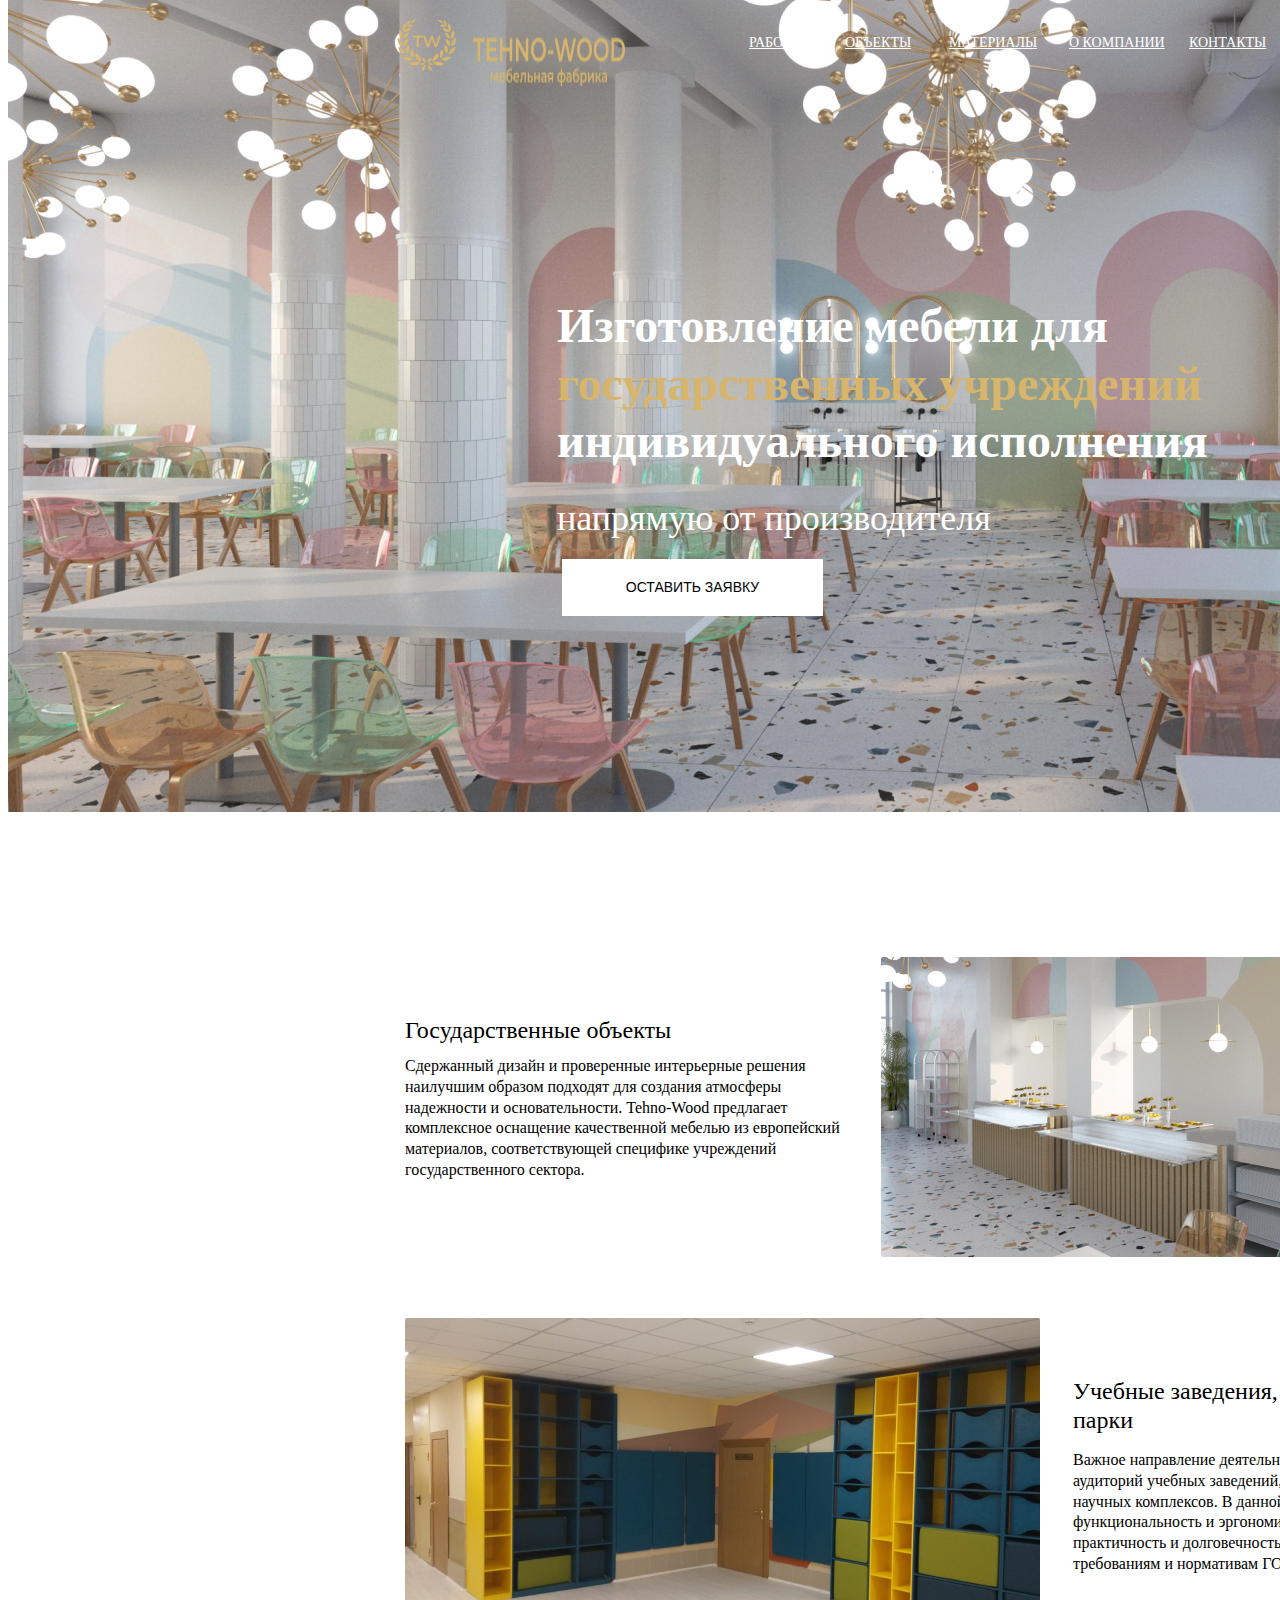
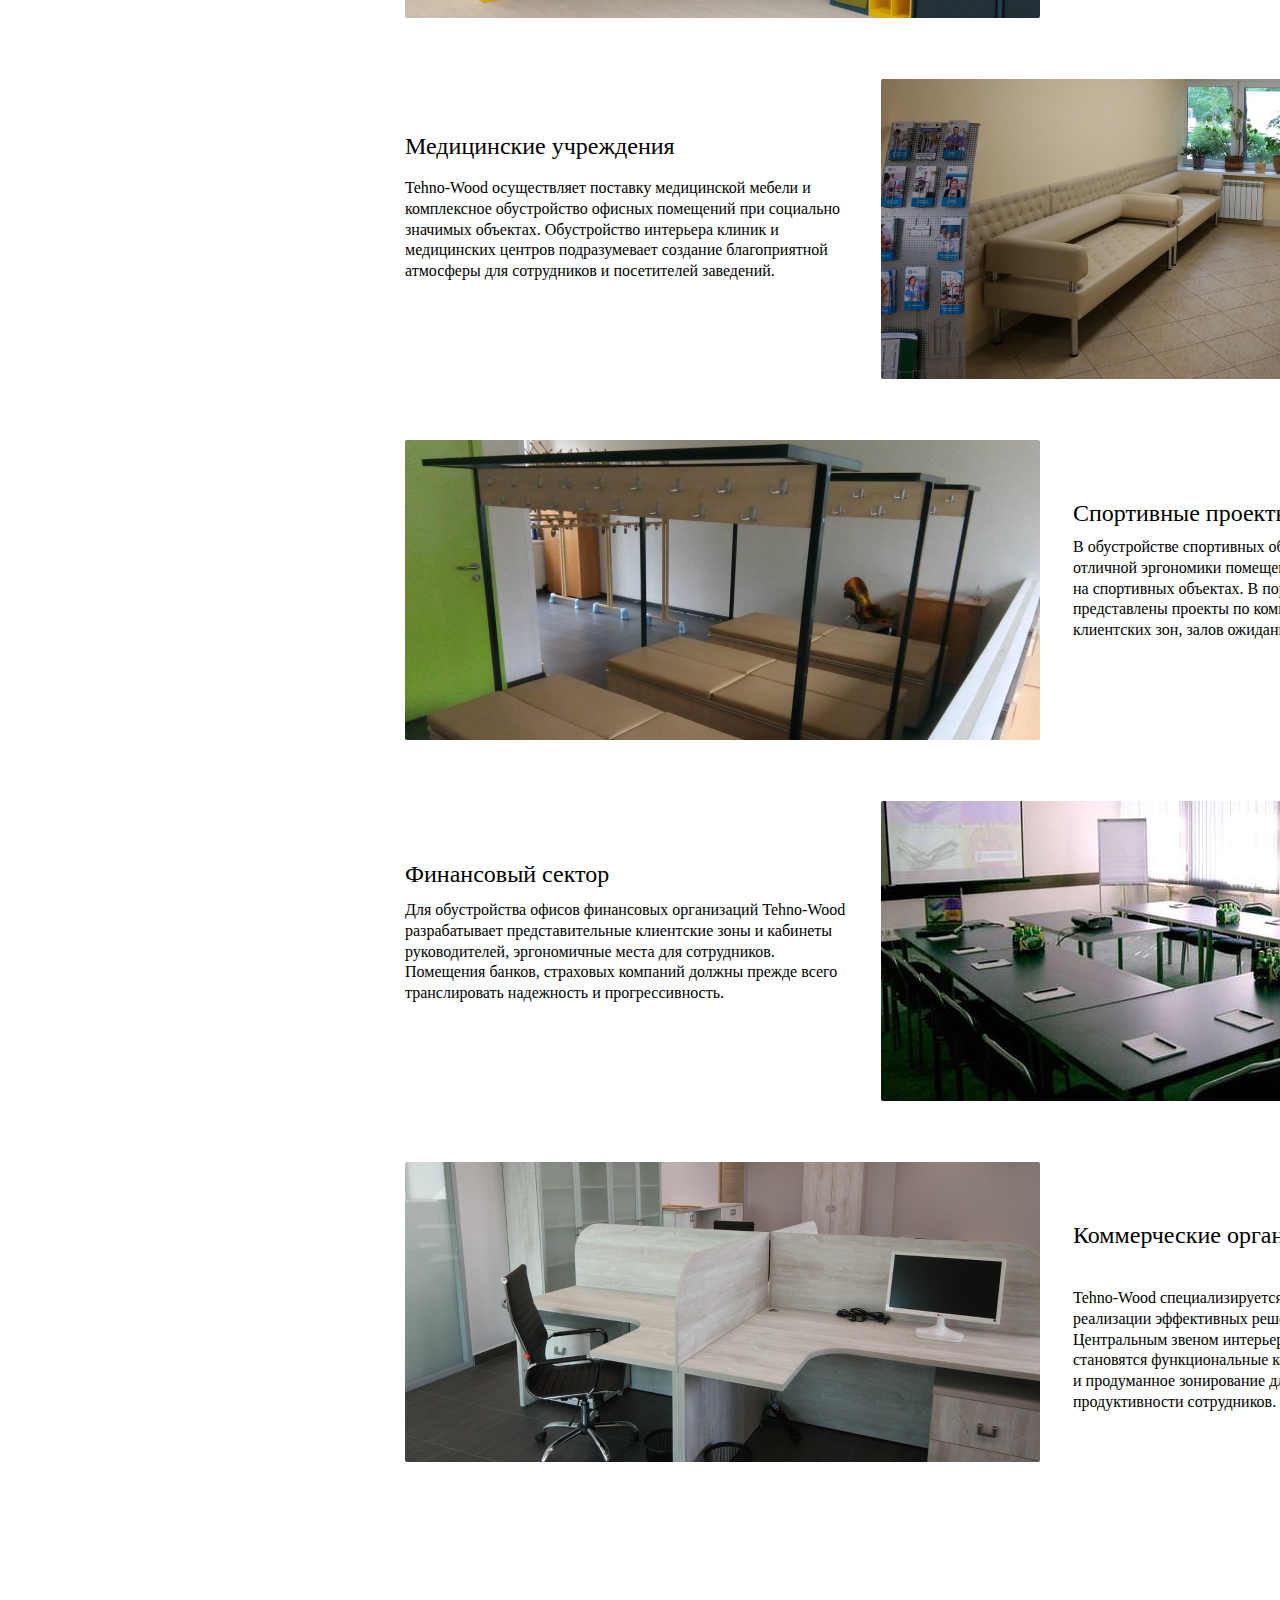
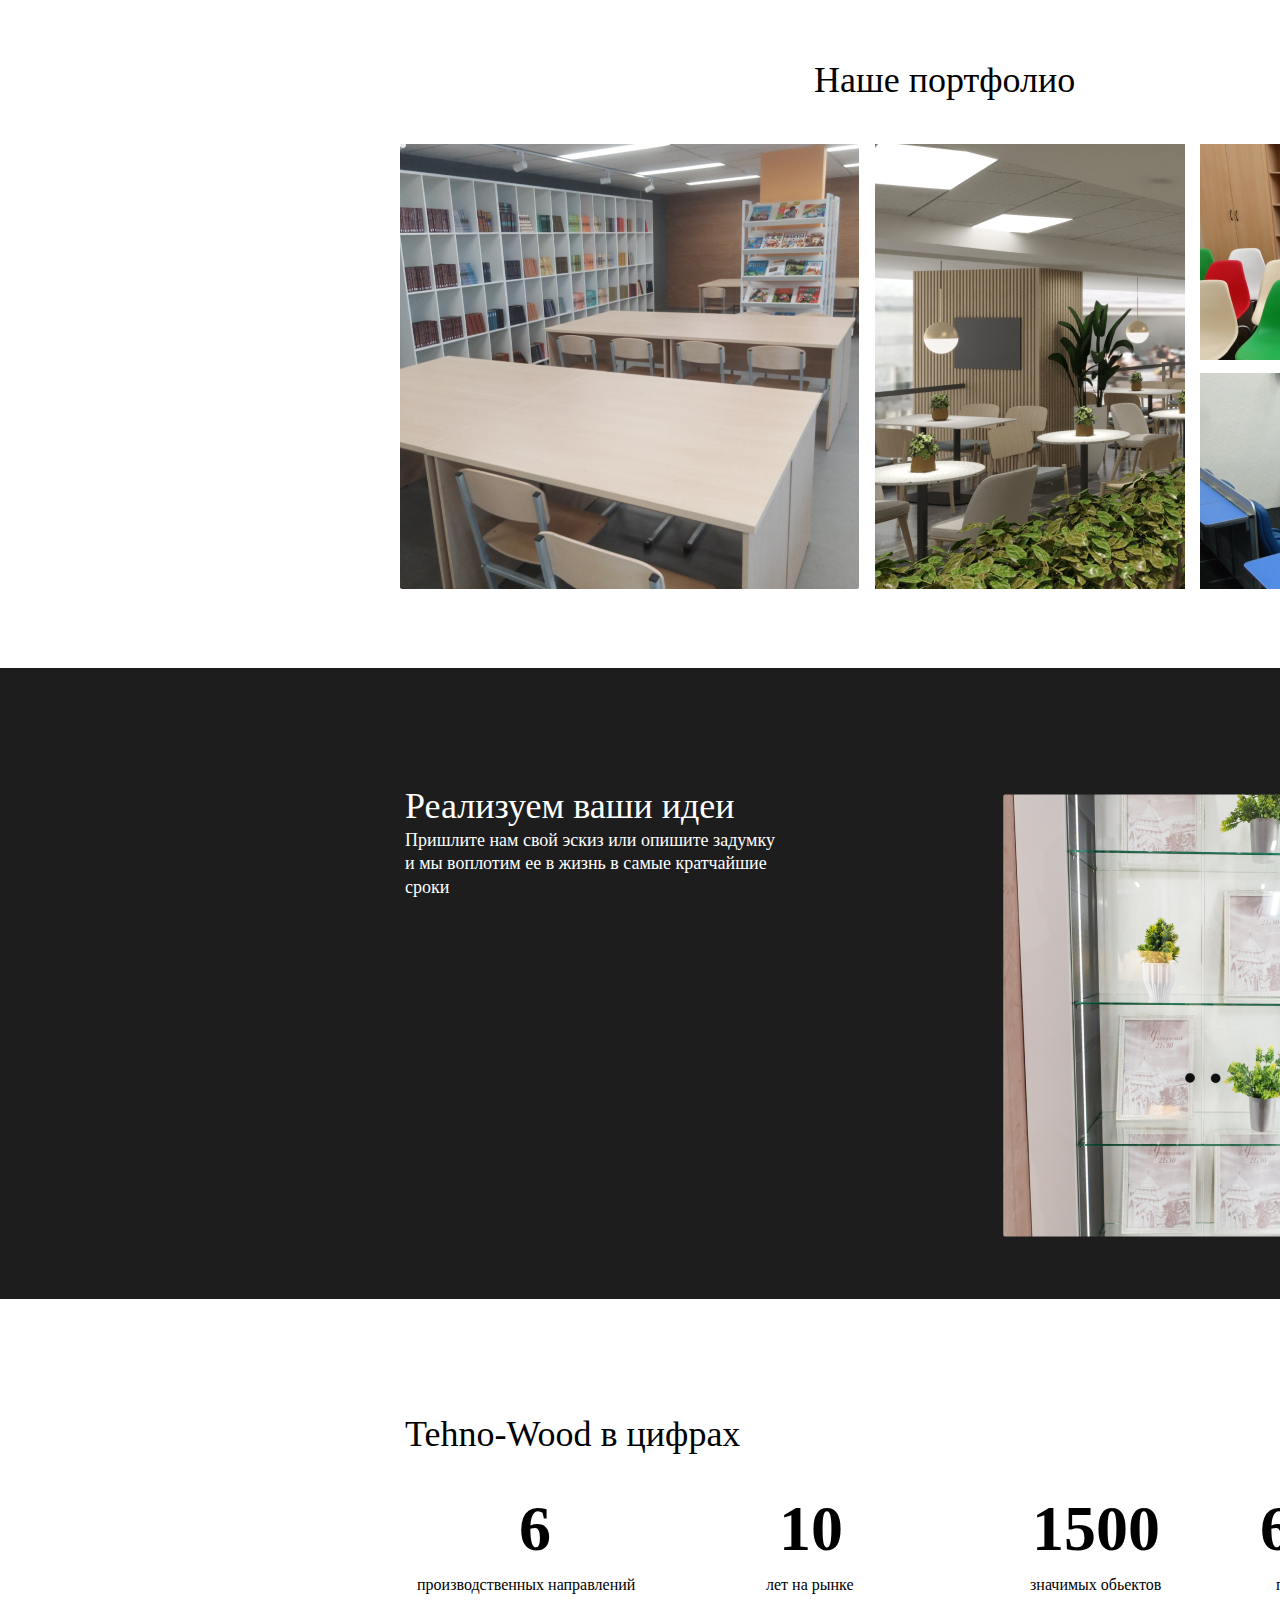
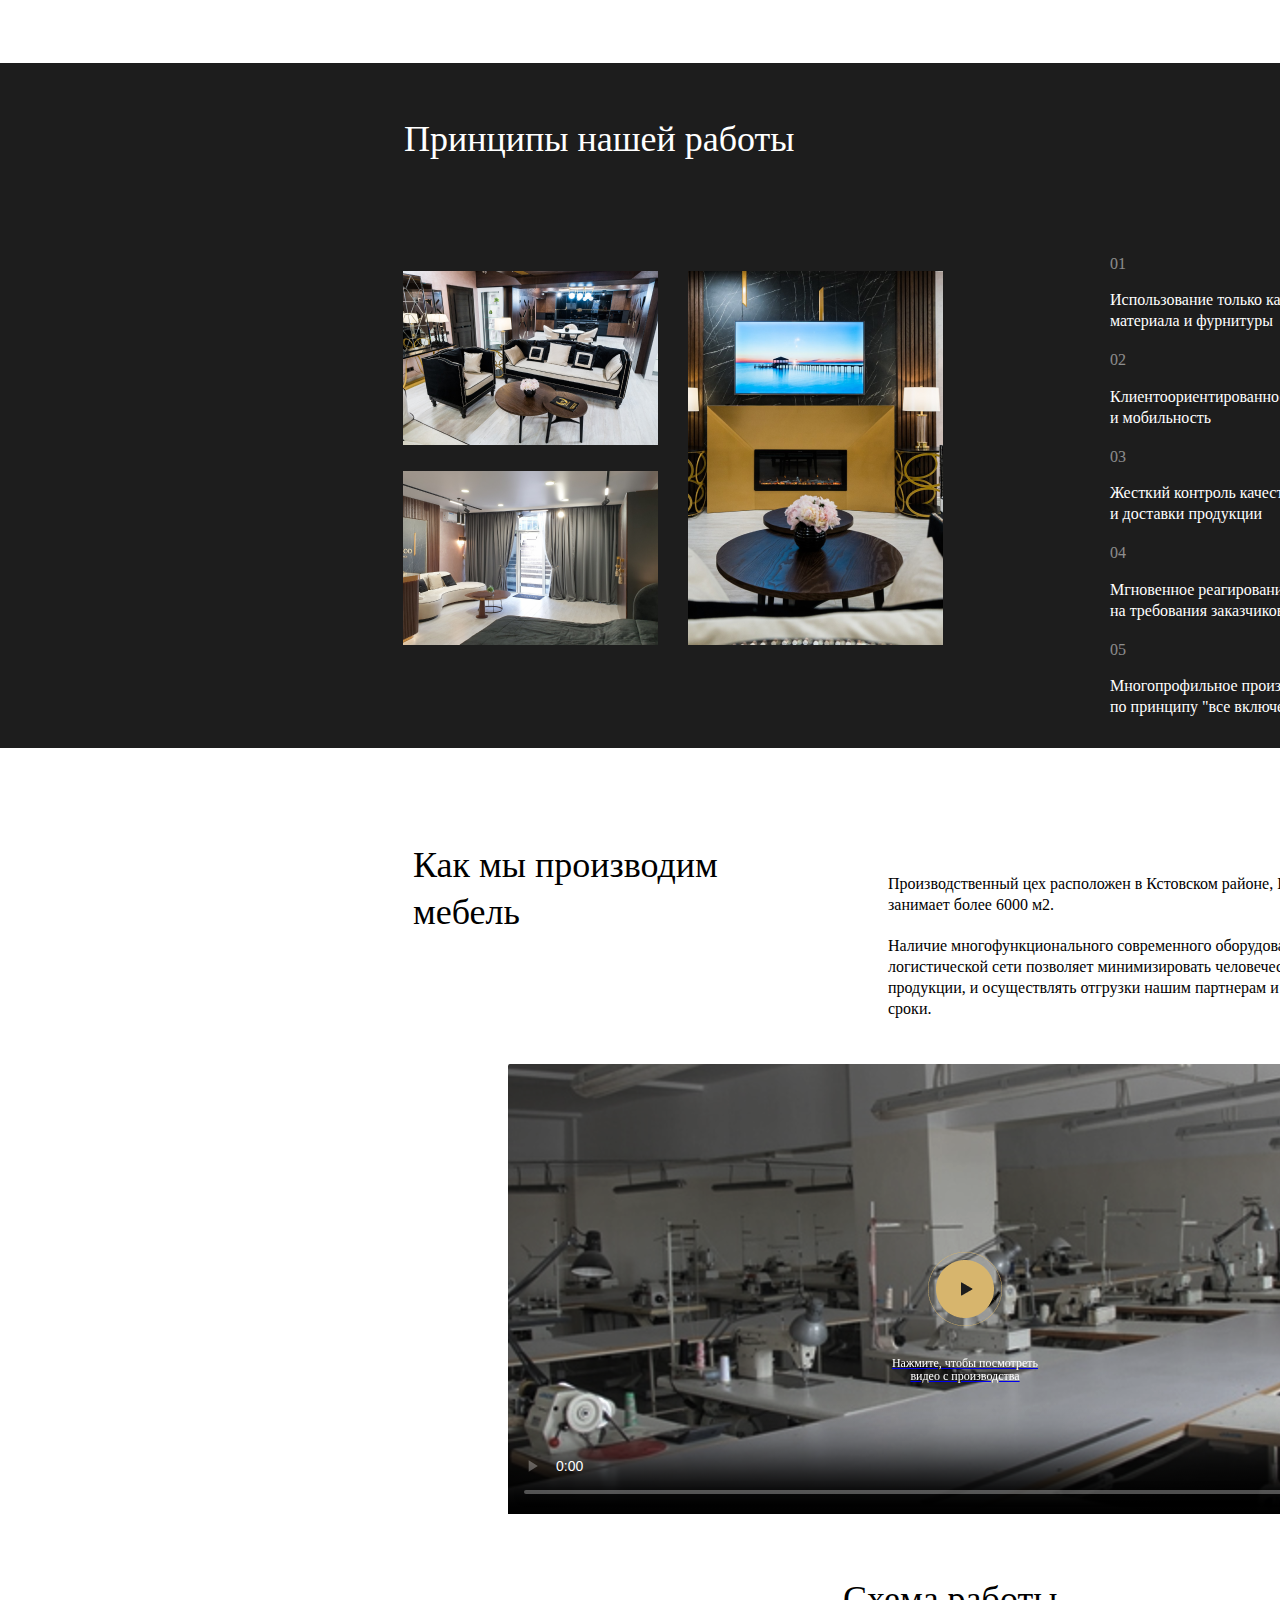
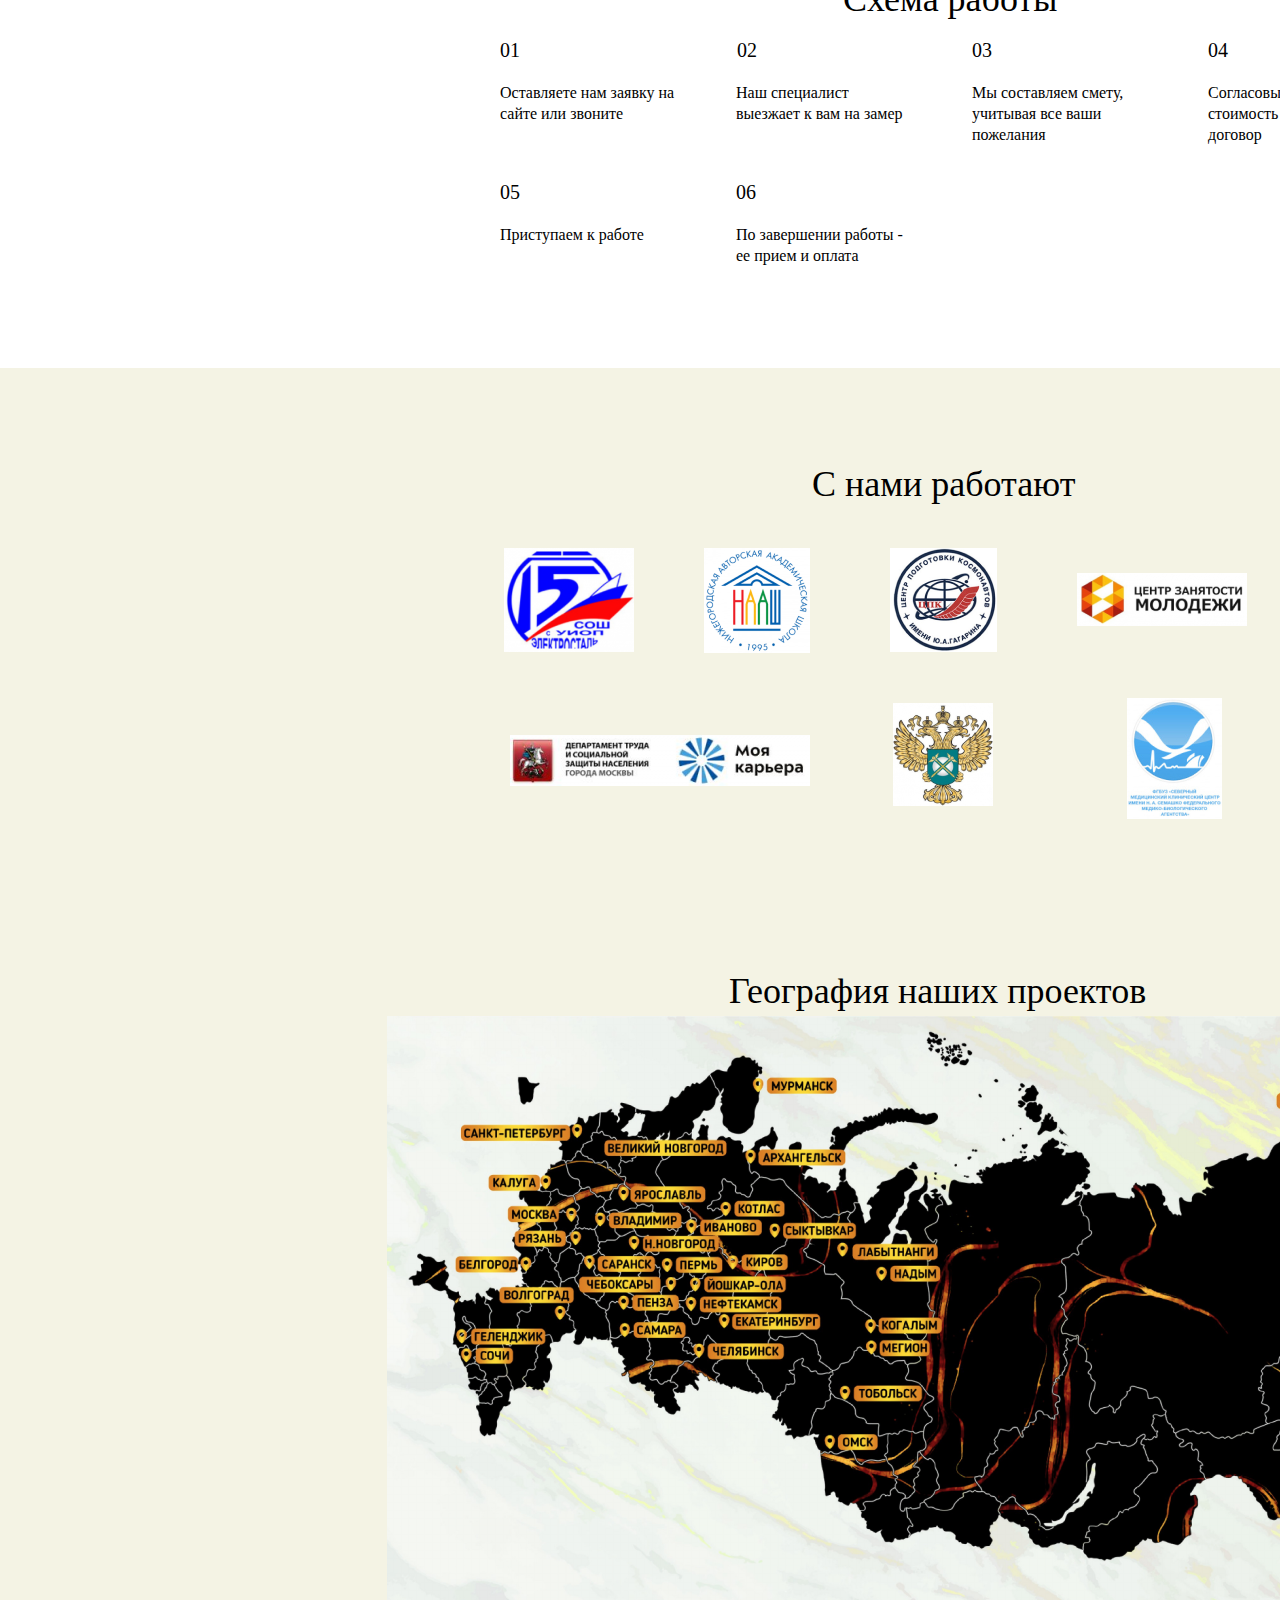
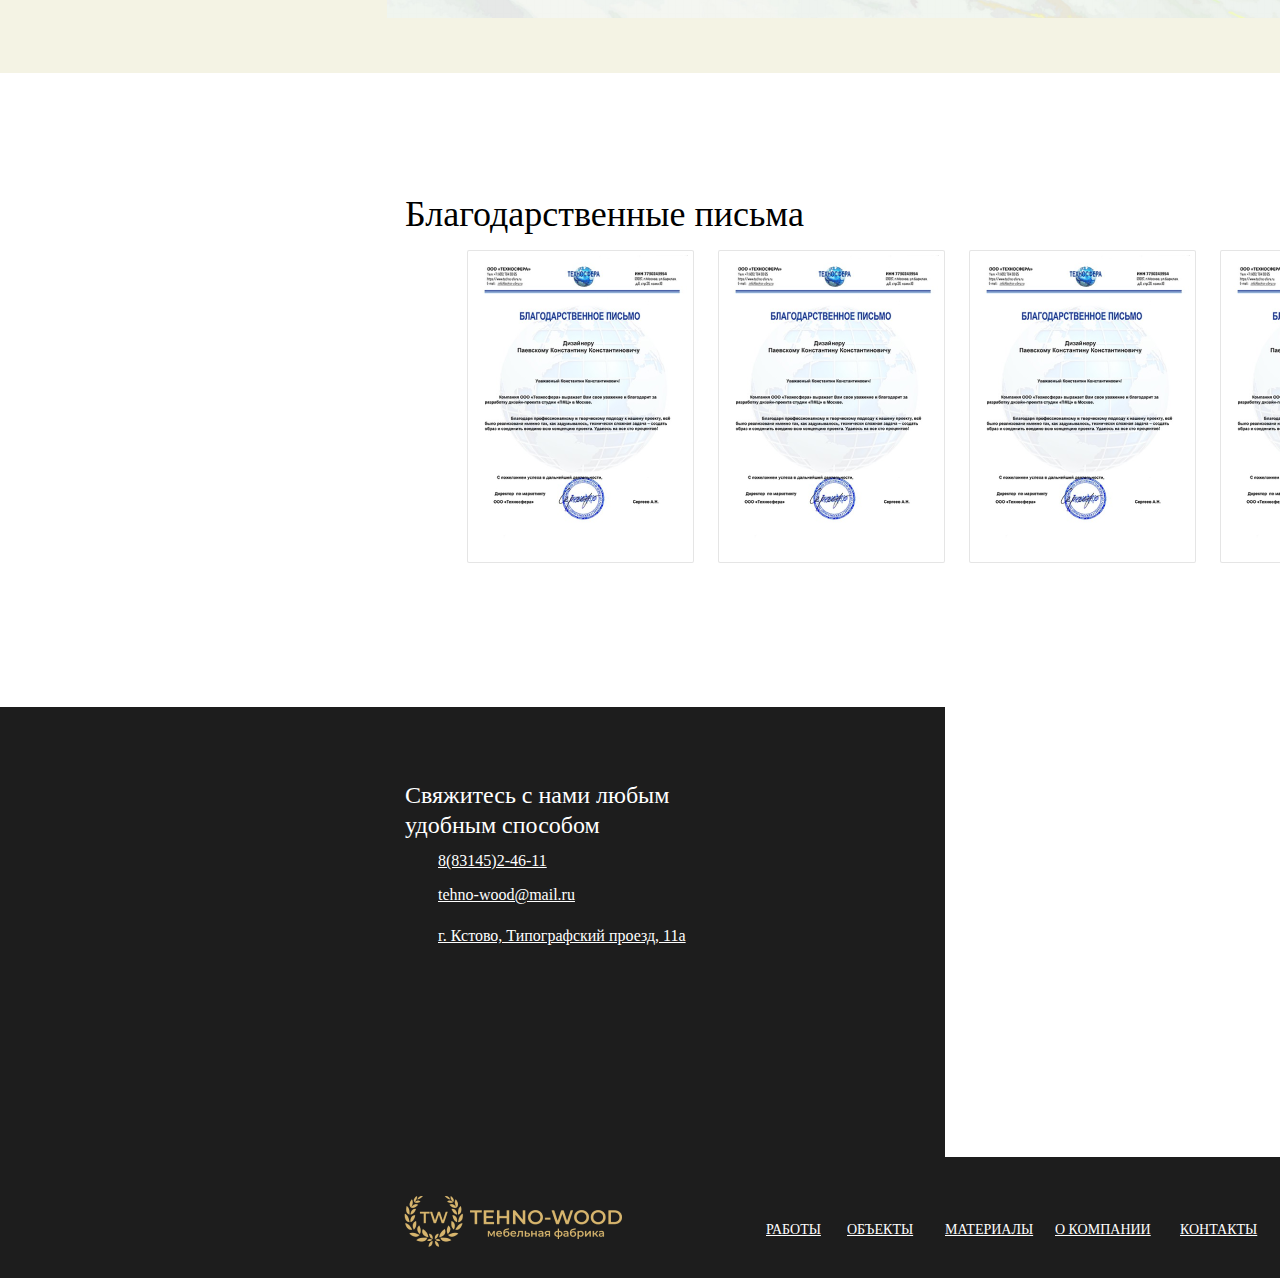
==== commit 013b8550: "Add files via upload" ====
--- a/work-gos.html
+++ b/work-gos.html
@@ -13,12 +13,12 @@
 
 <body>	
 	<main>
-		<sector class="het">
+		<section class="het">
 			<img src="img/5.png" width="1920" height="812" alt="Picter">
 			<h1 class="het-title-1">Изготовление мебели для <span class="span">государственных учреждений</span> индивидуального исполнения</h1>
 			<p class="het-par">напрямую от производителя</p>
 			<button type="button" class="button-het-1">Оставить заявку</button>
-		</sector>
+		</section>
 		<header class="header">
 		<img src="img/1 (1).png" class="header-logo" width="152" height="60" alt="Logo">
 		<img src="img/1 (2).png" class="header-logo-1" width="152" height="60" alt="Logo">
@@ -35,7 +35,7 @@
 		<a class="link-tel" href="tel:88002226505">8 (800) 222-65-05</a>
 		<a class="link-tel-1" href="tel:88002226505">Обратный звонок</a>
     </header>
-		<sector class="gos-objext">
+		<section class="gos-objext">
 			<ul>
 				<li class="gos-objext-li">
 					<h3 class="gos-objext-title">Государственные объекты</h3>
@@ -93,22 +93,22 @@
 						зонирование для создания высокой продуктивности сотрудников. </p>
 				</li>
 			</ul>
-		</sector>
-		<sector class="portfolio-1">
+		</section>
+		<section class="portfolio-1">
 			<h2 class="portfolio-title">Наше портфолио</h2>
 			<img src="img/1-1-2.png" class="portfolio-foto" width="459" height="445" alt="Picter">
 			<img src="img/00016 1.png" class="portfolio-foto-1" width="310" height="445" alt="Picter">
 			<img src="img/media-share-0-02-04-18b3077df1e84b70b71846b53d4a5b34a08b8183c53d237d360251379028014f-4e7a5636-41b2-4 1.png" class="portfolio-foto-2" width="310" height="216" alt="Picter">
 			<img src="img/IMG_1880 1.png" class="portfolio-foto-3" width="310" height="216" alt="Picter">
-		</sector>
-		<sector class="idea-1">
+		</section>
+		<section class="idea-1">
 			<h2 class="idea-title-1">Реализуем ваши идеи</h2>
 			<p class="idea-par-1">Пришлите нам свой эскиз или опишите
 			задумку и мы воплотим ее в жизнь 
 			в самые кратчайшие сроки</p>
 			<img src="img/foto-10.png" class="idea-foto-1" width="505.77" height="442.12" alt="Picter">
-		</sector>
-		<sector class="tehno-3">
+		</section>
+		<section class="tehno-3">
 			<h2 class="title-tehno">Tehno-Wood в цифрах</h2>
 			<ul>
 				<li class="tehno-li">
@@ -138,8 +138,8 @@
 					
 					<p class="tehno-par-3">производственной площади</p></li>
 			</ul>
-		</sector>
-		<sector class="principles-1">
+		</section>
+		<section class="principles-1">
 			<h2 class="principles-title">Принципы нашей работы</h2>
 			<img src="img/DSC09733 1.png" class="principles-foto" width="255" height="174" alt="Picter">
 			<img src="img/20210609_121402 1.png" class="principles-foto-1" width="255" height="174" alt="Picter">
@@ -151,8 +151,8 @@
 				<li class="principles-li"><p class="principles-number">04</p><p class="principles-par">Мгновенное реагирование <br>на требования заказчиков</p></li>
 				<li class="principles-li"><p class="principles-number">05</p><p class="principles-par">Многопрофильное производство <br>по принципу "все включено"</p></li>
 			</ul>
-		</sector>
-		<sector class="furniture-2">
+		</section>
+		<section class="furniture-2">
 			<h2 class="furniture-title">Как мы производим мебель</h2>
 			<p class="furniture-par">Производственный цех расположен в Кстовском районе, Нижегородской области и занимает более 6000 м2.<br><br>
 			
@@ -161,7 +161,7 @@
 			логистической сети позволяет минимизировать человеческий фактор при выпуске 
 			продукции, и осуществлять отгрузки нашим партнерам и клиентам точно в 
 			указанные сроки.</p>
-			<sector class="video-2">
+			<section class="video-2">
 			<video
 					src="./video/working.mp4"
 					poster="./img/poster.png"
@@ -171,11 +171,11 @@
 					loop
 					preload="auto"
 				></video>
-			</sector>
+			</section>
 			<a href="#" class="video-link-2"><img src="img/кнопка.png" width="74" height="74" alt="Picter"></a>
 			<a href="#" class="video-link-text-2"><p class="video-link-par-2">Нажмите, чтобы посмотреть видео с производства</p></a>
-		</sector>
-		<sector class="work-2">
+		</section>
+		<section class="work-2">
 			<h2 class="work-title">Схема работы</h2>
 			<ul>
 				<li class="work-li">				
@@ -203,7 +203,7 @@
 					<p class="work-par-5">По завершении работы - ее прием и оплата</p>
 				</li>
 			</ul>
-		</sector>
+		</section>
 		
 		<!--		<sector>
 			<h2>С нами работают</h2>
@@ -221,7 +221,7 @@
 				<li><img src="img/ФГБУ-«Национальный-медицинский-исследовательский-центр-трансплантологии-и-искусственных-органов-имени-академика-В 1.png" width="92" height="90" alt="Logo"></li>
 			</ul>
 		</sector>-->
-		<sector class="projext-2">
+		<section class="projext-2">
 			<h2 class="firm-title">С нами работают</h2>
 			<ul>
 				<li class="firm-li"><img src="img/Электросталь 1.png" class="firm-logo" width="130" height="104" alt="Logo"></li>
@@ -238,8 +238,8 @@
 			</ul>	
 			<h2 class="projext-title">География наших проектов</h2>
 			<img src="img/htmlimage 1.png" class="projext-foto" width="1125" height="602" alt="image">
-		</sector>
-		<sector class="letter-2">
+		</section>
+		<section class="letter-2">
 			<h2 class="letter-title">Благодарственные письма</h2>
 			<ul>
 				<li class="letter-li"><img src="img/1-1.png" class="letter-foto" width="227" height="313" alt="Picter leter"></li>
@@ -247,15 +247,15 @@
 				<li class="letter-li"><img src="img/3-3.png" class="letter-foto-2" width="227" height="313" alt="Picter leter"></li>
 				<li class="letter-li"><img src="img/4-4.png" class="letter-foto-3" width="227" height="313" alt="Picter leter"></li>
 			</ul>
-		</sector>
-		<sector class="address-2">
+		</section>
+		<section class="address-2">
 			<h3 class="address-title">Свяжитесь с нами любым удобным способом</h3>
 		<ul>
 			<li class="addres-li"><a href="tel:88314524611" class="address-link">8(83145)2-46-11</a></li>
 			<li class="addres-li"><a href="mail:tehno-wood@mail.ru" class="address-link-1">tehno-wood@mail.ru</a></li>
 			<li class="addres-li"><a href="#" class="address-link-2">г. Кстово, Типографский проезд, 11а</a></li>
 		</ul>
-		</sector>
+		</section>
 <!--
 	<sector>
 		<img src="img/карта.png" width="975" height="450" alt="map">
